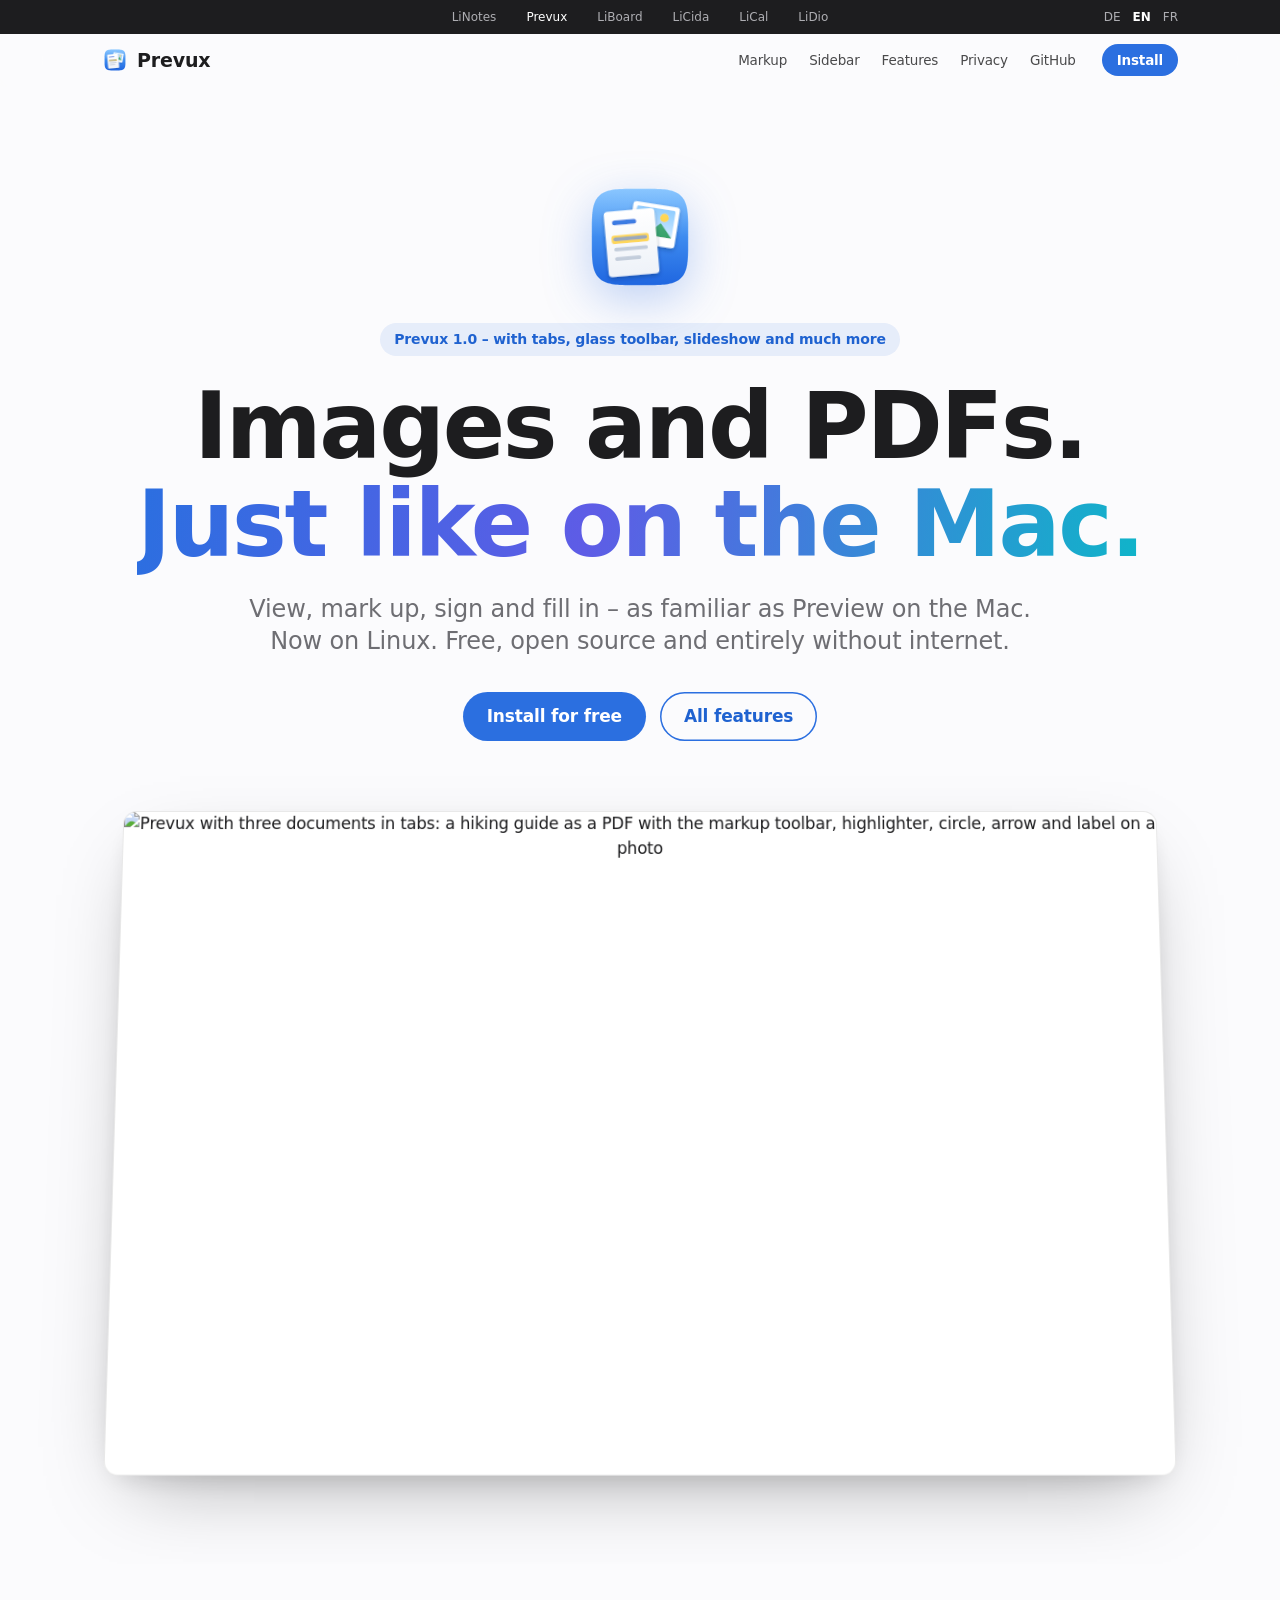
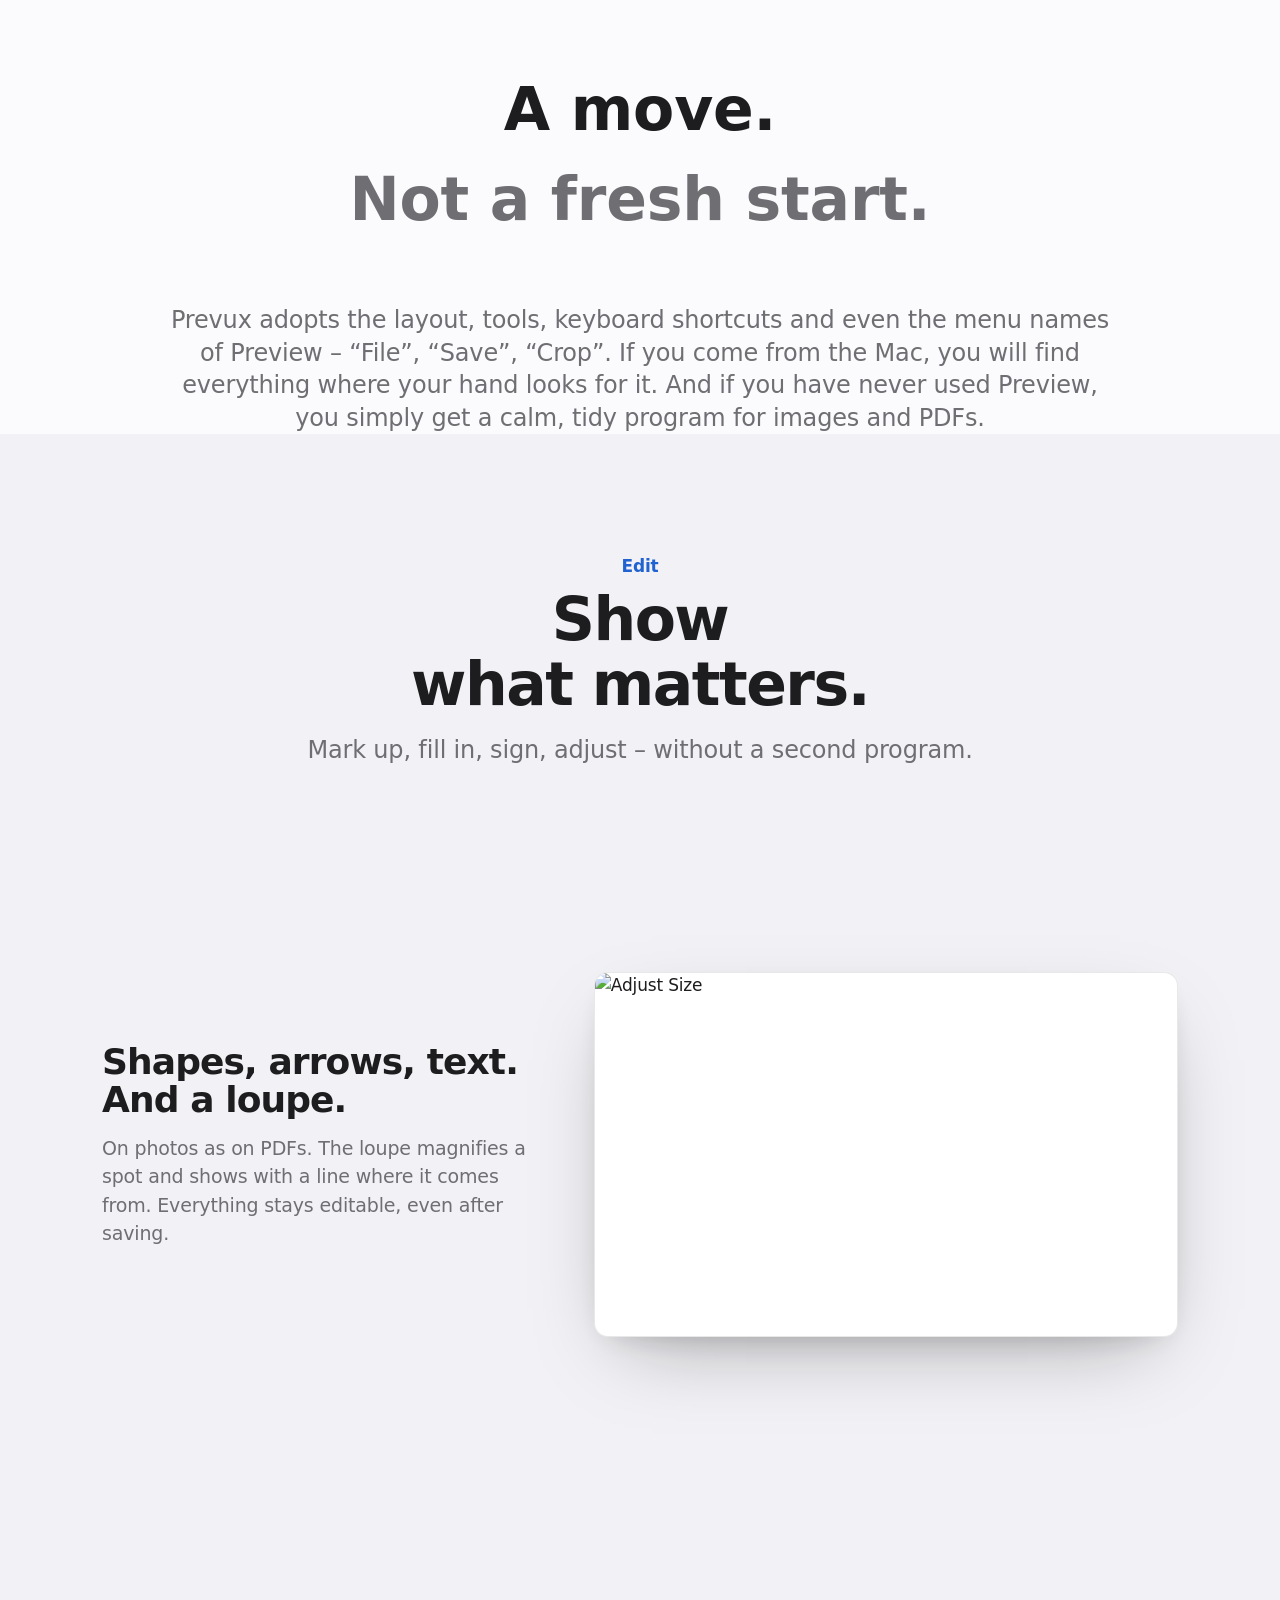
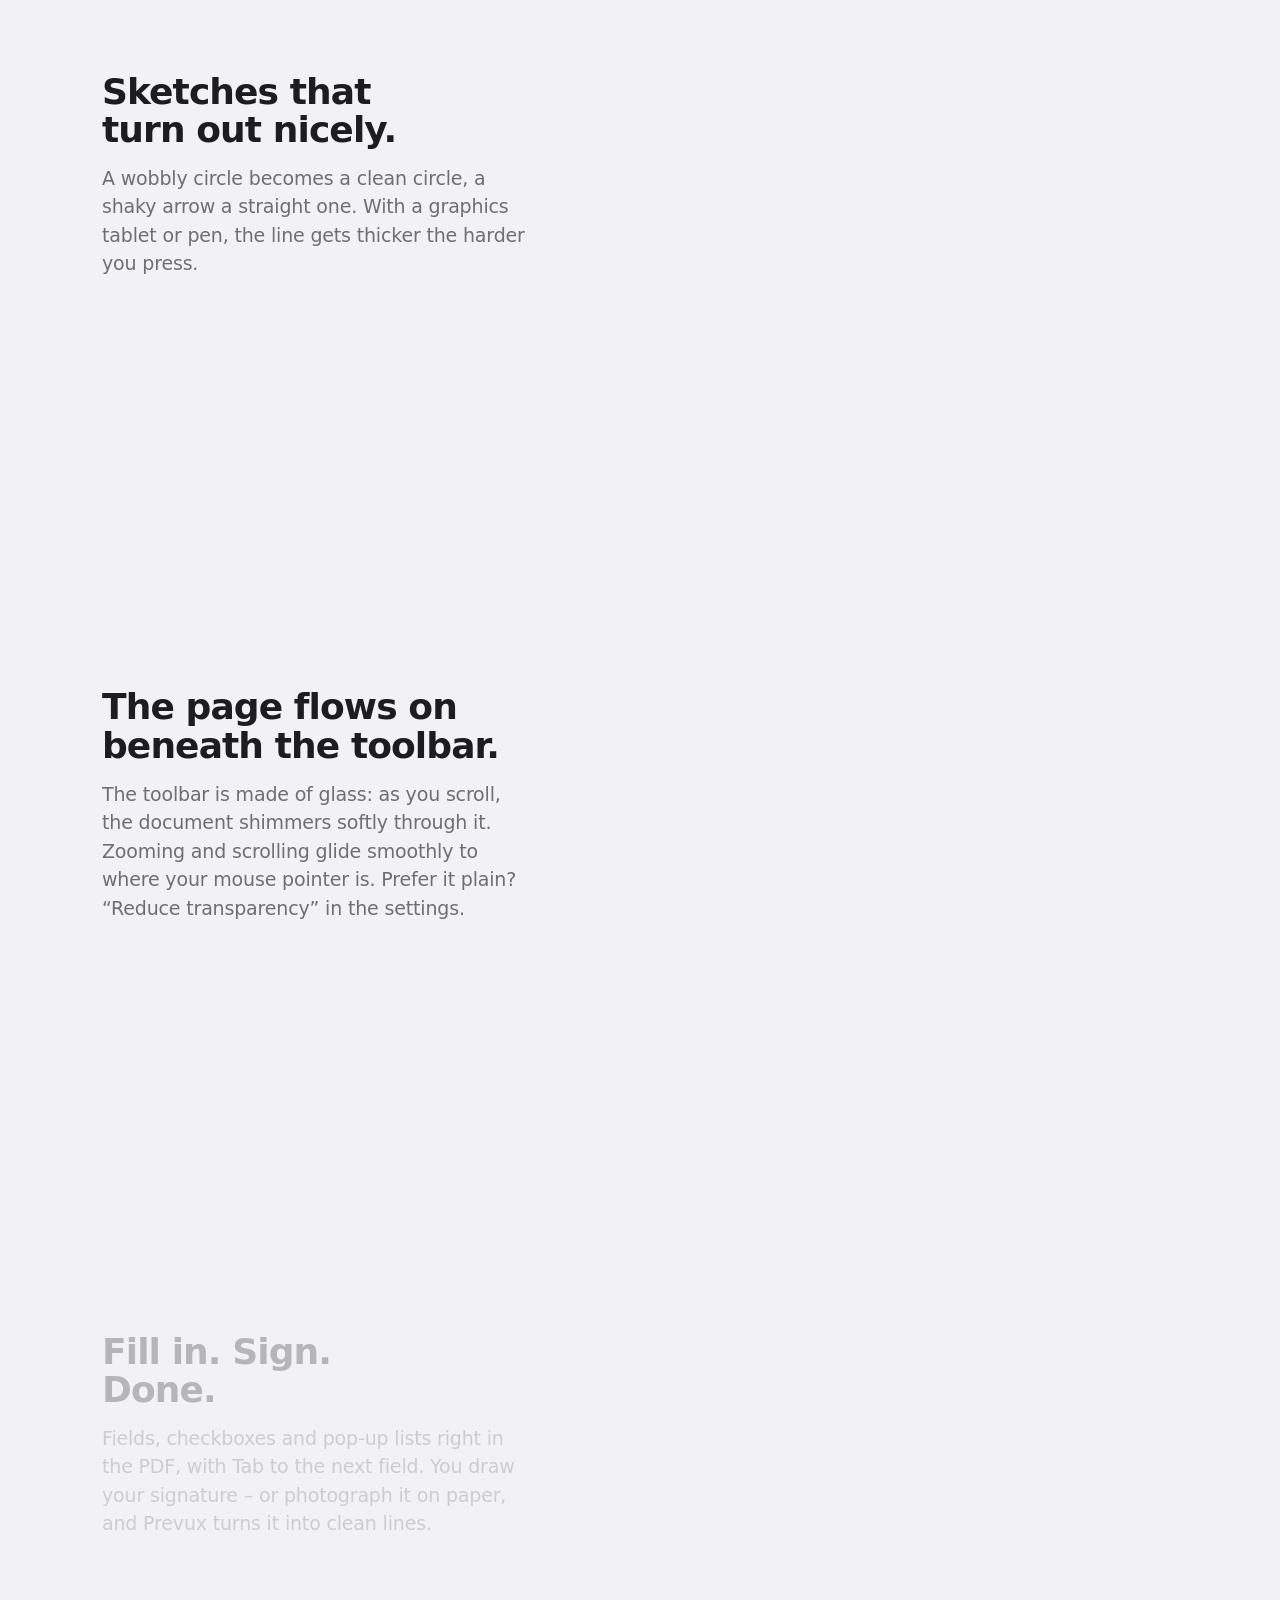
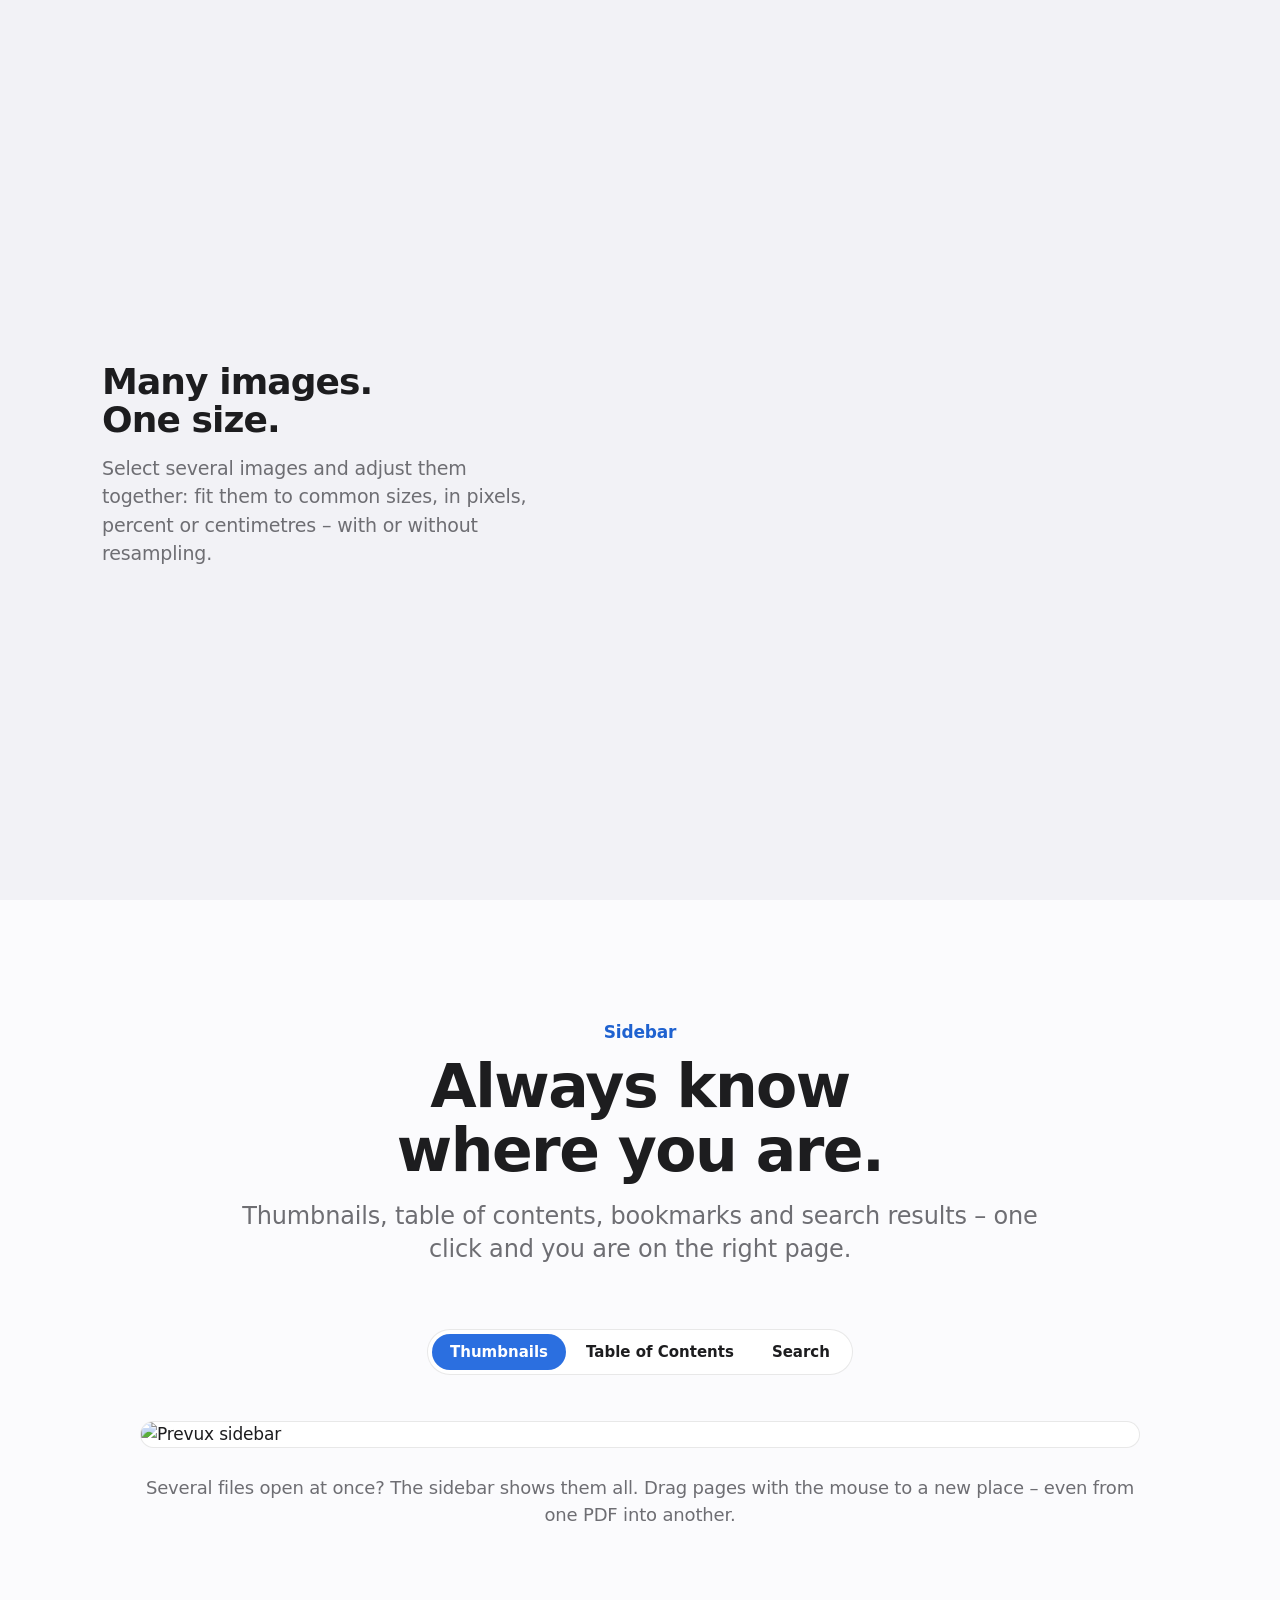
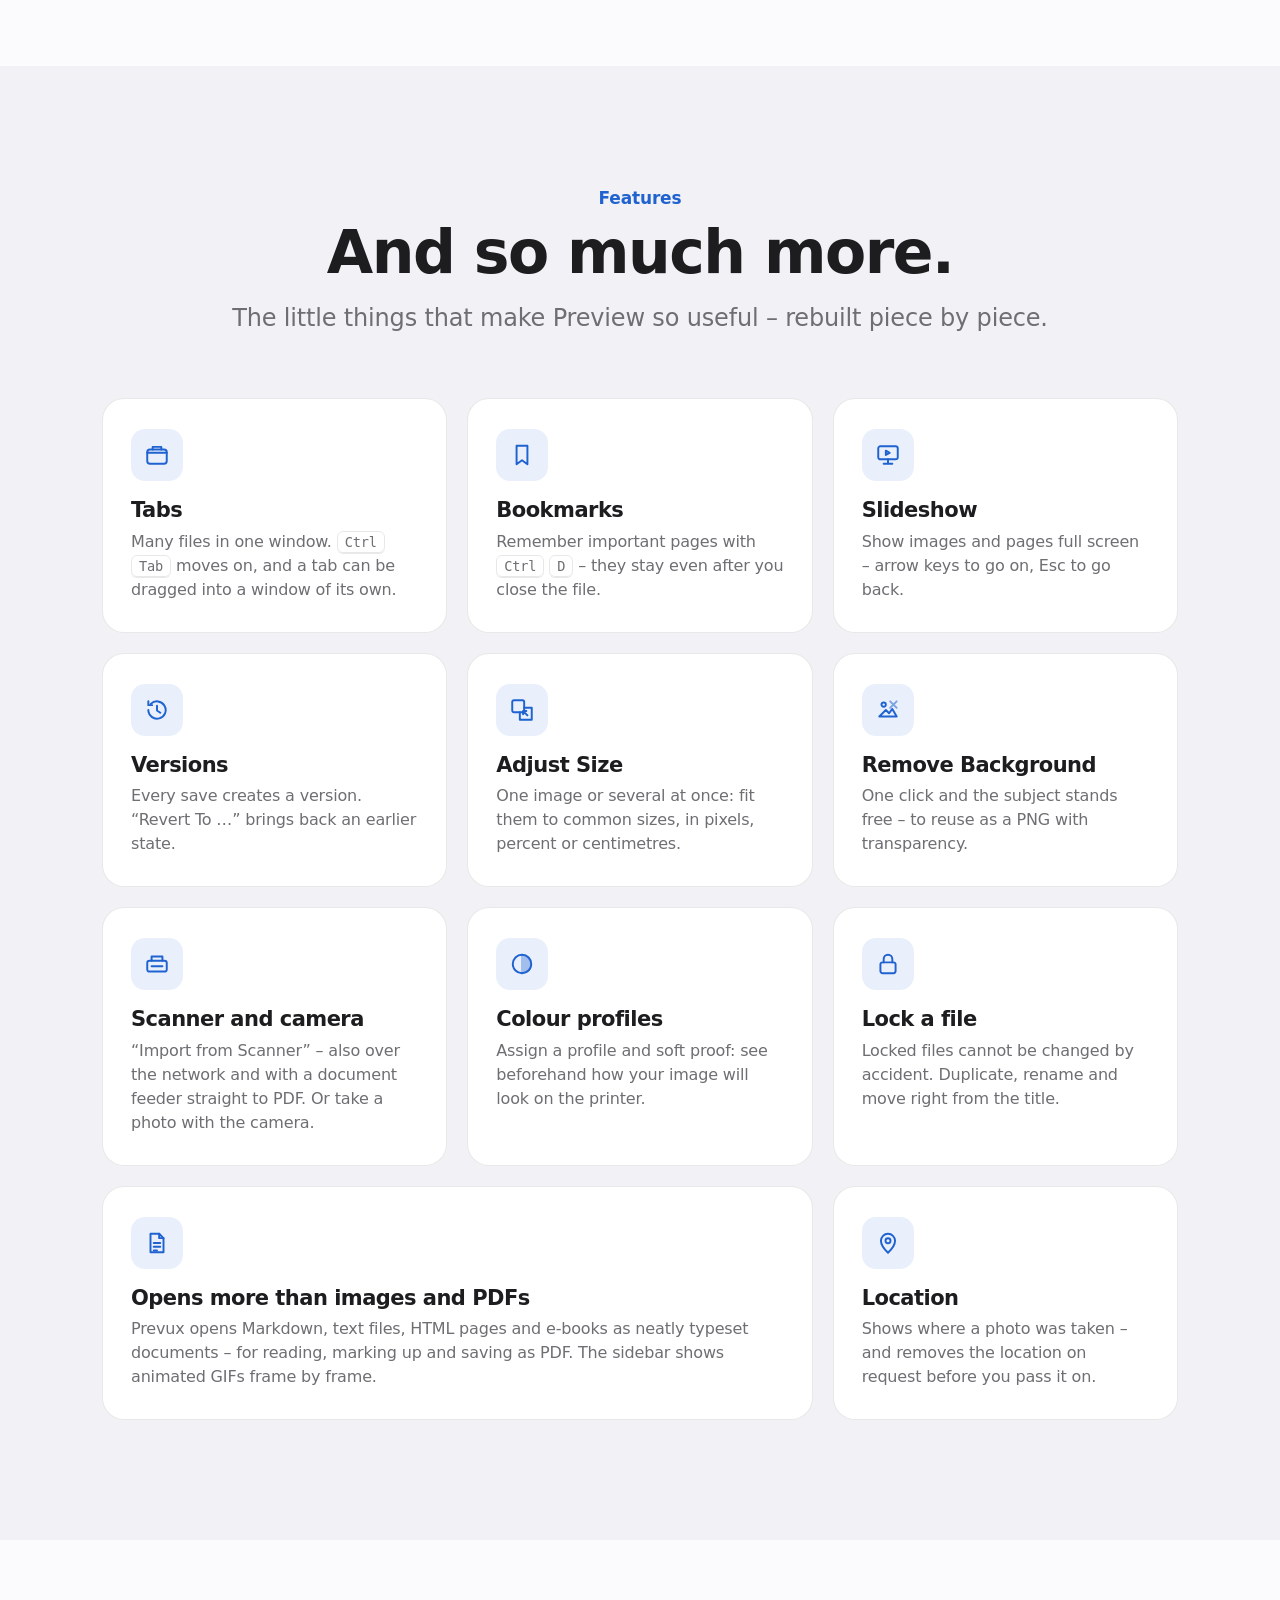
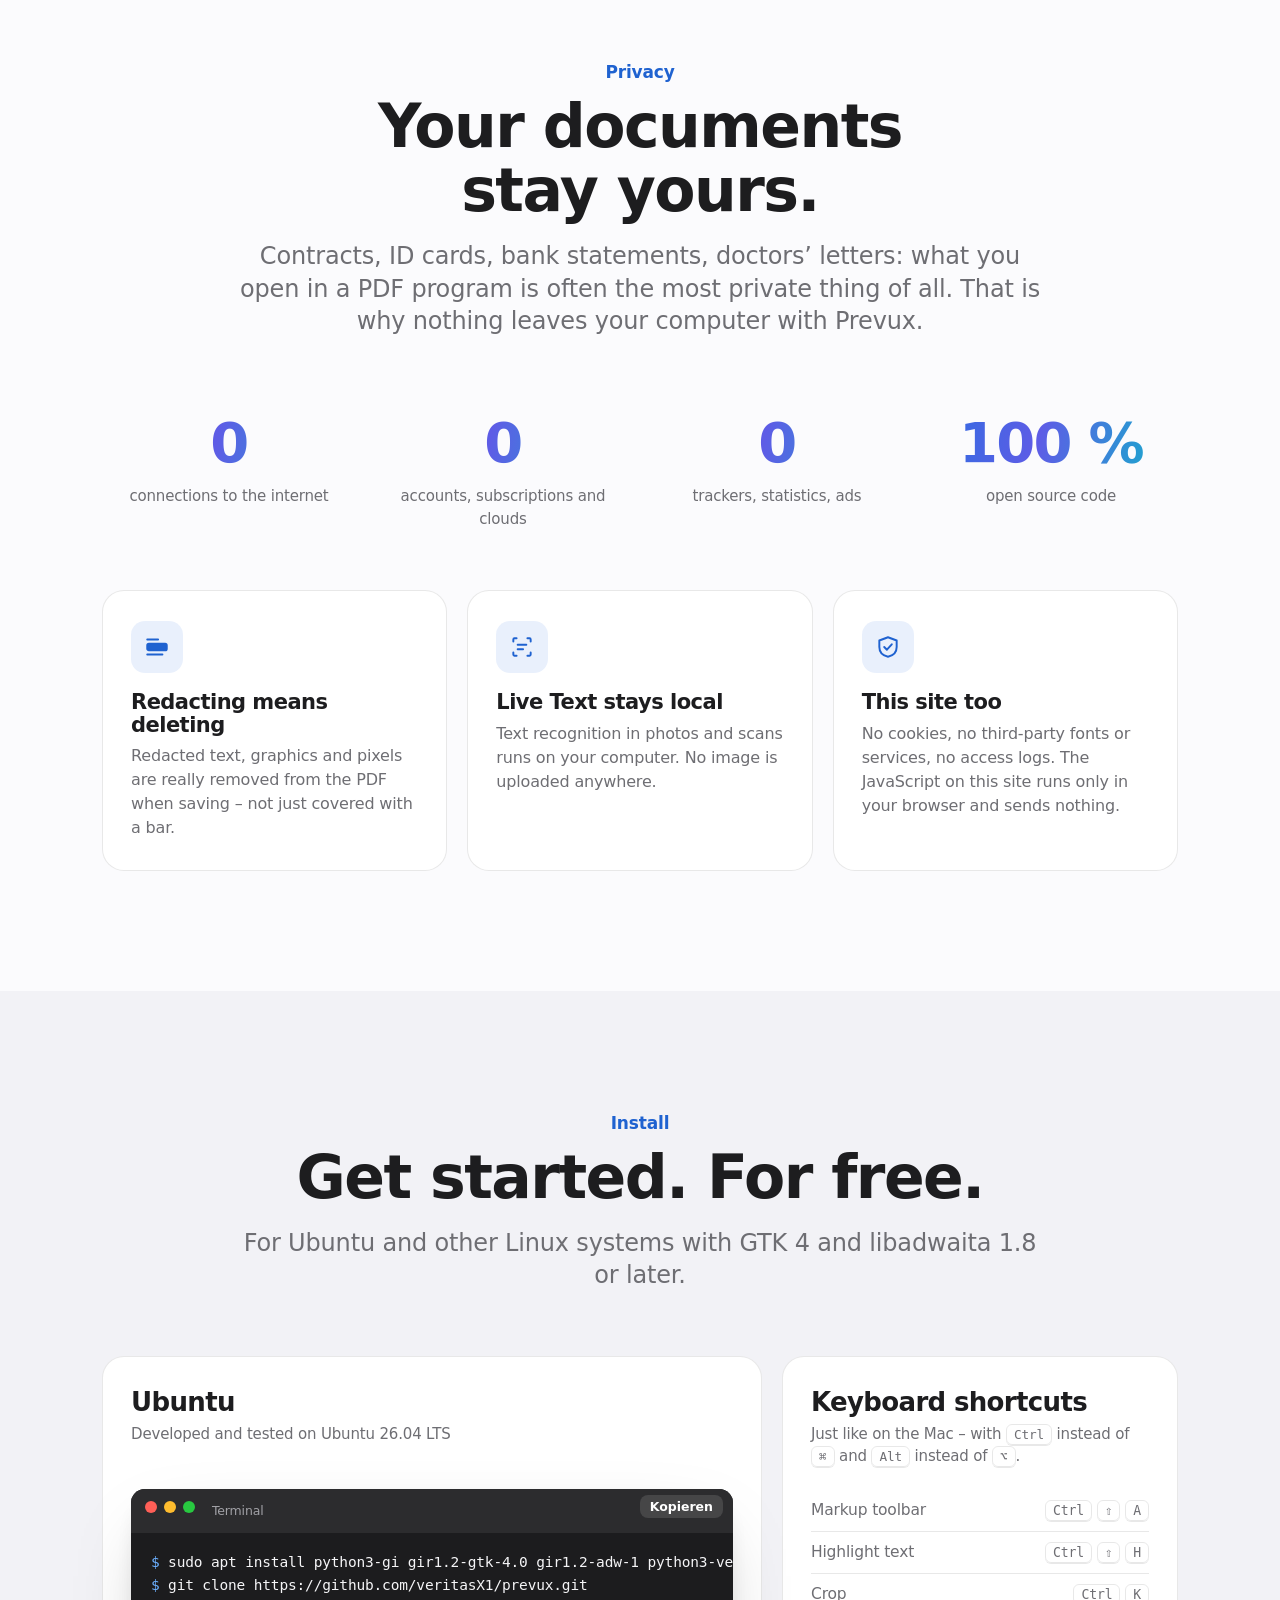
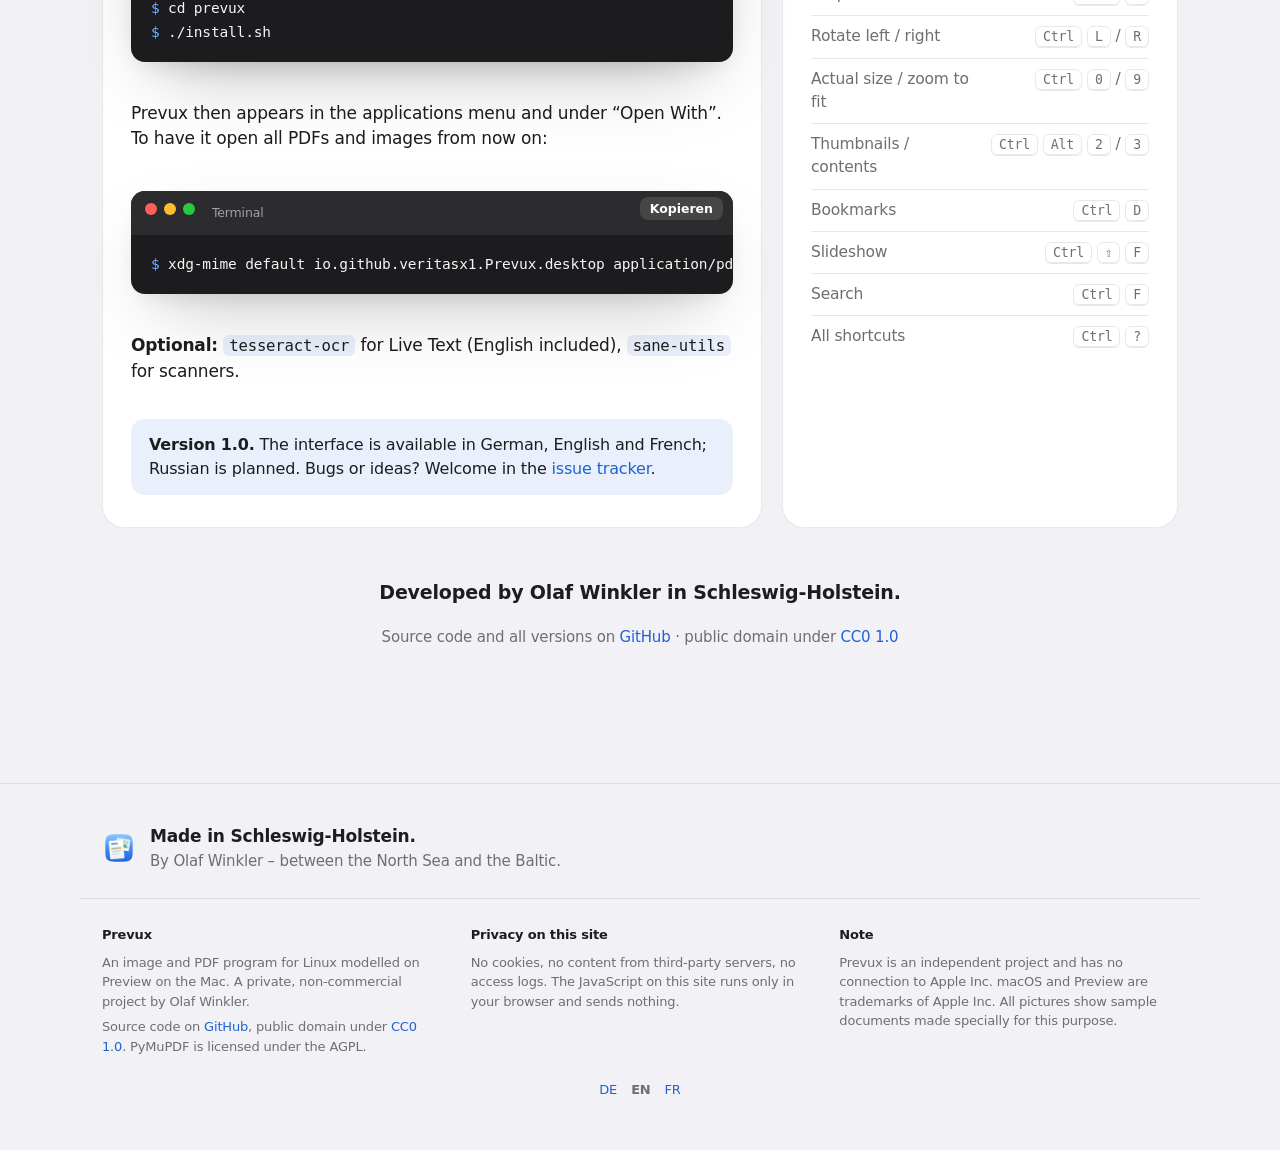
==== homepage/en/index.html @ a3e3ed1b "Webseite auf Englisch und Französisch: en/ und fr/ aus Katalog homepage/locale (Werkzeug ~/Projekte/" ====
<!doctype html>
<html lang="en">
<head>
<meta charset="utf-8">
<meta name="viewport" content="width=device-width, initial-scale=1, viewport-fit=cover">
<title>Prevux – Images and PDFs the way you know them from the Mac</title>
<meta name="description" content="Prevux is an image and PDF program for Linux modelled on Preview on the Mac: view, mark up, sign, fill in. Open source, without an account and entirely without an internet connection.">
<link rel="icon" href="../prevux.svg" type="image/svg+xml">
<link rel="stylesheet" href="../site.css">
<!--lang--><link rel="alternate" hreflang="de" href="https://lisoft.goip.de/prevux/"><link rel="alternate" hreflang="en" href="https://lisoft.goip.de/prevux/en/"><link rel="alternate" hreflang="fr" href="https://lisoft.goip.de/prevux/fr/">
<style>
.apps .wrap { position: relative; }
.lang-switch { position: absolute; right: 22px; display: flex; gap: 12px; }
.lang-switch a[aria-current], .lang-foot a[aria-current] { color: #fff; opacity: 1; font-weight: 600; }
.lang-foot { display: flex; gap: 14px; justify-content: center; padding-top: 18px; font-size: 13px; }
.lang-foot a[aria-current] { color: inherit; }
@media (max-width: 900px) { .lang-switch { display: none; } }
</style><!--/lang-->
</head>
<body>

<div class="apps">
  <div class="wrap">
    <a href="https://lisoft.goip.de/linotes/en/">LiNotes</a>
    <a href="https://lisoft.goip.de/prevux/en/" aria-current="page">Prevux</a>
    <a href="https://lisoft.goip.de/liboard/en/">LiBoard</a>
    <a href="https://lisoft.goip.de/licida/en/">LiCida</a>
    <a href="https://lisoft.goip.de/lical/en/">LiCal</a>
    <a href="https://lisoft.goip.de/lidio/en/">LiDio</a>
  <!--lang--><span class="lang-switch"><a href="../" hreflang="de" lang="de">DE</a><a href="./" hreflang="en" lang="en" aria-current="true">EN</a><a href="../fr/" hreflang="fr" lang="fr">FR</a></span><!--/lang-->
  </div>
</div>

<header class="nav">
  <div class="wrap">
    <a class="brand" href="#"><img src="../prevux.svg" alt="">Prevux</a>
    <nav class="links">
      <a href="#markieren">Markup</a>
      <a href="#seitenleiste">Sidebar</a>
      <a href="#neu">Features</a>
      <a href="#datenschutz">Privacy</a>
      <a href="https://github.com/veritasX1/prevux">GitHub</a>
    </nav>
    <a class="btn small cta" href="#installieren">Install</a>
  </div>
</header>

<main>

<!-- HERO -->
<section class="hero">
  <div class="wrap">
    <img class="app-icon" src="../prevux.svg" alt="Prevux icon" width="120" height="120">
    <span class="badge reveal">Prevux 1.0 – with tabs, glass toolbar, slideshow and much more</span>
    <h1 class="display reveal d1">Images and PDFs.<br><span class="gradient-text">Just like on the Mac.</span></h1>
    <p class="lead reveal d2">View, mark up, sign and fill in – as familiar as Preview on the Mac.<br>Now on Linux. Free, open source and entirely without internet.</p>
    <div class="actions reveal d3">
      <a class="btn" href="#installieren">Install for free</a>
      <a class="btn ghost" href="#neu">All features</a>
    </div>
    <div class="hero-stage reveal">
      <div class="window">
        <img class="zoomable" src="../img/hero.webp" data-light="img/hero.webp" data-dark="img/hero-dark.webp" width="1280" height="800" alt="Prevux with three documents in tabs: a hiking guide as a PDF with the markup toolbar, highlighter, circle, arrow and label on a photo">
      </div>
    </div>
  </div>
</section>

<section class="wrap center" style="padding-top: 40px; max-width: 1000px">
  <p class="headline reveal">A move.<br><span style="color: var(--muted)">Not a fresh start.</span></p>
  <p class="lead reveal d1">Prevux adopts the layout, tools, keyboard shortcuts and even the menu names of Preview – “File”, “Save”, “Crop”. If you come from the Mac, you will find everything where your hand looks for it. And if you have never used Preview, you simply get a calm, tidy program for images and PDFs.</p>
</section>

<!-- STORY -->
<section id="markieren" class="alt">
  <div class="wrap">
    <div class="section-head reveal">
      <p class="eyebrow">Edit</p>
      <h2 class="headline">Show<br>what matters.</h2>
      <p class="lead">Mark up, fill in, sign, adjust – without a second program.</p>
    </div>
    <div class="story">
      <div class="steps">
        <div class="step">
          <h3>Shapes, arrows, text.<br>And a loupe.</h3>
          <p>On photos as on PDFs. The loupe magnifies a spot and shows with a line where it comes from. Everything stays editable, even after saving.</p>
          <div class="mobile-shot window"><img src="../img/image.webp" data-light="img/image.webp" data-dark="img/image-dark.webp" alt="Photo with circle, arrow, label and loupe" loading="lazy"></div>
        </div>
        <div class="step">
          <h3>Sketches that<br>turn out nicely.</h3>
          <p>A wobbly circle becomes a clean circle, a shaky arrow a straight one. With a graphics tablet or pen, the line gets thicker the harder you press.</p>
          <div class="mobile-shot window"><img src="../img/hero.webp" data-light="img/hero.webp" data-dark="img/hero-dark.webp" alt="PDF with highlighter, circle and arrow" loading="lazy"></div>
        </div>
        <div class="step">
          <h3>The page flows on<br>beneath the toolbar.</h3>
          <p>The toolbar is made of glass: as you scroll, the document shimmers softly through it. Zooming and scrolling glide smoothly to where your mouse pointer is. Prefer it plain? “Reduce transparency” in the settings.</p>
          <div class="mobile-shot window"><img src="../img/glass.webp" data-light="img/glass.webp" data-dark="img/glass-dark.webp" alt="A photo scrolls beneath the semi-transparent toolbar" loading="lazy"></div>
        </div>
        <div class="step" id="formulare">
          <h3>Fill in. Sign.<br>Done.</h3>
          <p>Fields, checkboxes and pop-up lists right in the PDF, with Tab to the next field. You draw your signature – or photograph it on paper, and Prevux turns it into clean lines.</p>
          <div class="mobile-shot window"><img src="../img/forms.webp" data-light="img/forms.webp" data-dark="img/forms-dark.webp" alt="Filled-in form with signature" loading="lazy"></div>
        </div>
        <div class="step">
          <h3>Many images.<br>One size.</h3>
          <p>Select several images and adjust them together: fit them to common sizes, in pixels, percent or centimetres – with or without resampling.</p>
          <div class="mobile-shot window"><img src="../img/resize.webp" data-light="img/resize.webp" data-dark="img/resize-dark.webp" alt="Adjust Size for three images at once" loading="lazy"></div>
        </div>
      </div>
      <div class="stage">
        <div class="frames">
          <div class="window"><img class="zoomable" src="../img/image.webp" data-light="img/image.webp" data-dark="img/image-dark.webp" alt="Photo with circle, arrow, label and loupe" loading="lazy"></div>
          <div class="window"><img class="zoomable" src="../img/hero.webp" data-light="img/hero.webp" data-dark="img/hero-dark.webp" alt="PDF with highlighter, circle and arrow" loading="lazy"></div>
          <div class="window"><img class="zoomable" src="../img/glass.webp" data-light="img/glass.webp" data-dark="img/glass-dark.webp" alt="Glass toolbar" loading="lazy"></div>
          <div class="window"><img class="zoomable" src="../img/forms.webp" data-light="img/forms.webp" data-dark="img/forms-dark.webp" alt="Filled-in form with signature" loading="lazy"></div>
          <div class="window"><img class="zoomable" src="../img/resize.webp" data-light="img/resize.webp" data-dark="img/resize-dark.webp" alt="Adjust Size" loading="lazy"></div>
        </div>
      </div>
    </div>
  </div>
</section>

<!-- SIDEBAR SWITCHER -->
<section id="seitenleiste">
  <div class="wrap">
    <div class="section-head reveal">
      <p class="eyebrow">Sidebar</p>
      <h2 class="headline">Always know<br>where you are.</h2>
      <p class="lead">Thumbnails, table of contents, bookmarks and search results – one click and you are on the right page.</p>
    </div>
    <div class="center reveal">
      <div class="segmented" data-showcase="#side-showcase">
        <button class="on" data-win="img/hero.webp|img/hero-dark.webp" data-caption="Mehrere Dateien auf einmal geöffnet? Die Seitenleiste zeigt sie alle. Seiten ziehst du per Maus an eine neue Stelle – sogar von einem PDF ins andere.">Thumbnails</button>
        <button data-win="img/contents.webp|img/contents-dark.webp" data-caption="Das Inhaltsverzeichnis des PDFs, mit Seitenzahlen. Lange Handbücher werden so übersichtlich.">Table of Contents</button>
        <button data-win="img/search.webp|img/search-dark.webp" data-caption="Jeder Treffer mit dem Satz drumherum. Dank Live Text auch in Fotos und eingescannten Seiten – erkannt auf deinem Rechner.">Search</button>
      </div>
    </div>
    <div class="showcase duo-wrap reveal" id="side-showcase">
      <div class="window"><img class="zoomable" data-slot="win" src="../img/hero.webp" data-light="img/hero.webp" data-dark="img/hero-dark.webp" alt="Prevux sidebar" loading="lazy"></div>
      <p class="caption" data-slot="caption">Several files open at once? The sidebar shows them all. Drag pages with the mouse to a new place – even from one PDF into another.</p>
    </div>
  </div>
</section>

<!-- TILES -->
<section id="neu" class="alt">
  <div class="wrap">
    <div class="section-head reveal">
      <p class="eyebrow">Features</p>
      <h2 class="headline">And so much more.</h2>
      <p class="lead">The little things that make Preview so useful – rebuilt piece by piece.</p>
    </div>
    <div class="tiles">
      <div class="tile reveal"><div class="icon"><svg viewBox="0 0 24 24" fill="none" stroke="currentColor" stroke-width="1.8" stroke-linecap="round" stroke-linejoin="round"><rect x="3" y="7" width="18" height="13" rx="2.5"/><path d="M3 10h18M8 7V4.5h8V7"/></svg></div><h3>Tabs</h3><p>Many files in one window. <kbd>Ctrl</kbd> <kbd>Tab</kbd> moves on, and a tab can be dragged into a window of its own.</p></div>
      <div class="tile reveal d1"><div class="icon"><svg viewBox="0 0 24 24" fill="none" stroke="currentColor" stroke-width="1.8" stroke-linecap="round" stroke-linejoin="round"><path d="M7 3.5h10v17l-5-3.6-5 3.6z"/></svg></div><h3>Bookmarks</h3><p>Remember important pages with <kbd>Ctrl</kbd> <kbd>D</kbd> – they stay even after you close the file.</p></div>
      <div class="tile reveal d2"><div class="icon"><svg viewBox="0 0 24 24" fill="none" stroke="currentColor" stroke-width="1.8" stroke-linecap="round" stroke-linejoin="round"><rect x="3" y="4" width="18" height="12" rx="2"/><path d="M10 8v4l3.5-2zM8 20h8M12 16v4"/></svg></div><h3>Slideshow</h3><p>Show images and pages full screen – arrow keys to go on, Esc to go back.</p></div>
      <div class="tile reveal"><div class="icon"><svg viewBox="0 0 24 24" fill="none" stroke="currentColor" stroke-width="1.8" stroke-linecap="round" stroke-linejoin="round"><path d="M4 12a8 8 0 1 0 2.3-5.6"/><path d="M4 4v3.5h3.5M12 8v4.5l3 2"/></svg></div><h3>Versions</h3><p>Every save creates a version. “Revert To …” brings back an earlier state.</p></div>
      <div class="tile reveal d1"><div class="icon"><svg viewBox="0 0 24 24" fill="none" stroke="currentColor" stroke-width="1.8" stroke-linecap="round" stroke-linejoin="round"><rect x="3" y="3" width="11" height="11" rx="1.5"/><path d="M14 10h7v11H10v-7M17 17l-4-4M13 16v-3h3"/></svg></div><h3>Adjust Size</h3><p>One image or several at once: fit them to common sizes, in pixels, percent or centimetres.</p></div>
      <div class="tile reveal d2"><div class="icon"><svg viewBox="0 0 24 24" fill="none" stroke="currentColor" stroke-width="1.8" stroke-linecap="round" stroke-linejoin="round"><path d="M4 18l6-6 3 3 3-4 4 7z"/><circle cx="8" cy="7" r="2"/><path d="M14 4l6 6M20 4l-6 6" opacity=".55"/></svg></div><h3>Remove Background</h3><p>One click and the subject stands free – to reuse as a PNG with transparency.</p></div>
      <div class="tile reveal"><div class="icon"><svg viewBox="0 0 24 24" fill="none" stroke="currentColor" stroke-width="1.8" stroke-linecap="round" stroke-linejoin="round"><rect x="3" y="9" width="18" height="10" rx="2"/><path d="M7 9V5h10v4M7 14h10"/></svg></div><h3>Scanner and camera</h3><p>“Import from Scanner” – also over the network and with a document feeder straight to PDF. Or take a photo with the camera.</p></div>
      <div class="tile reveal d1"><div class="icon"><svg viewBox="0 0 24 24" fill="none" stroke="currentColor" stroke-width="1.8" stroke-linecap="round" stroke-linejoin="round"><circle cx="12" cy="12" r="8.5"/><path d="M12 3.5a8.5 8.5 0 0 1 0 17z" fill="currentColor" opacity=".35"/></svg></div><h3>Colour profiles</h3><p>Assign a profile and soft proof: see beforehand how your image will look on the printer.</p></div>
      <div class="tile reveal d2"><div class="icon"><svg viewBox="0 0 24 24" fill="none" stroke="currentColor" stroke-width="1.8" stroke-linecap="round" stroke-linejoin="round"><rect x="5" y="10.5" width="14" height="10" rx="2"/><path d="M8 10.5V7.5a4 4 0 0 1 8 0v3"/></svg></div><h3>Lock a file</h3><p>Locked files cannot be changed by accident. Duplicate, rename and move right from the title.</p></div>
      <div class="tile reveal wide"><div class="icon"><svg viewBox="0 0 24 24" fill="none" stroke="currentColor" stroke-width="1.8" stroke-linecap="round" stroke-linejoin="round"><path d="M6 3.5h8l4 4v13H6z"/><path d="M14 3.5v4h4M9 12h6M9 15.5h6M9 19h3"/></svg></div><h3>Opens more than images and PDFs</h3><p>Prevux opens Markdown, text files, HTML pages and e-books as neatly typeset documents – for reading, marking up and saving as PDF. The sidebar shows animated GIFs frame by frame.</p></div>
      <div class="tile reveal d1"><div class="icon"><svg viewBox="0 0 24 24" fill="none" stroke="currentColor" stroke-width="1.8" stroke-linecap="round" stroke-linejoin="round"><path d="M12 21s-6.5-6-6.5-11a6.5 6.5 0 0 1 13 0c0 5-6.5 11-6.5 11z"/><circle cx="12" cy="10" r="2.3"/></svg></div><h3>Location</h3><p>Shows where a photo was taken – and removes the location on request before you pass it on.</p></div>
    </div>
  </div>
</section>

<!-- PRIVACY -->
<section id="datenschutz">
  <div class="wrap">
    <div class="section-head reveal">
      <p class="eyebrow">Privacy</p>
      <h2 class="headline">Your documents<br>stay yours.</h2>
      <p class="lead">Contracts, ID cards, bank statements, doctors’ letters: what you open in a PDF program is often the most private thing of all. That is why nothing leaves your computer with Prevux.</p>
    </div>
    <div class="facts">
      <div class="reveal"><div class="num gradient-text">0</div><div class="lbl">connections to the internet</div></div>
      <div class="reveal d1"><div class="num gradient-text">0</div><div class="lbl">accounts, subscriptions and clouds</div></div>
      <div class="reveal d2"><div class="num gradient-text">0</div><div class="lbl">trackers, statistics, ads</div></div>
      <div class="reveal d3"><div class="num gradient-text">100 %</div><div class="lbl">open source code</div></div>
    </div>
    <div class="tiles" style="margin-top: 60px">
      <div class="tile reveal d2"><div class="icon"><svg viewBox="0 0 24 24" fill="none" stroke="currentColor" stroke-width="1.8" stroke-linecap="round"><rect x="3" y="9" width="18" height="6" rx="1.5" fill="currentColor"/><path d="M3 5h10M3 19h14"/></svg></div><h3>Redacting means deleting</h3><p>Redacted text, graphics and pixels are really removed from the PDF when saving – not just covered with a bar.</p></div>
      <div class="tile reveal"><div class="icon"><svg viewBox="0 0 24 24" fill="none" stroke="currentColor" stroke-width="1.8" stroke-linecap="round" stroke-linejoin="round"><path d="M4 7V5a1 1 0 0 1 1-1h2M17 4h2a1 1 0 0 1 1 1v2M20 17v2a1 1 0 0 1-1 1h-2M7 20H5a1 1 0 0 1-1-1v-2M8 10h8M8 14h5"/></svg></div><h3>Live Text stays local</h3><p>Text recognition in photos and scans runs on your computer. No image is uploaded anywhere.</p></div>
      <div class="tile reveal d1"><div class="icon"><svg viewBox="0 0 24 24" fill="none" stroke="currentColor" stroke-width="1.8" stroke-linecap="round" stroke-linejoin="round"><path d="M12 3l8 3v6c0 5-3.5 8-8 9-4.5-1-8-4-8-9V6z"/><path d="M8.5 12l2.5 2.5 4.5-5"/></svg></div><h3>This site too</h3><p>No cookies, no third-party fonts or services, no access logs. The JavaScript on this site runs only in your browser and sends nothing.</p></div>
    </div>
  </div>
</section>

<!-- INSTALL -->
<section id="installieren" class="alt">
  <div class="wrap">
    <div class="section-head reveal">
      <p class="eyebrow">Install</p>
      <h2 class="headline">Get started. For free.</h2>
      <p class="lead">For Ubuntu and other Linux systems with GTK 4 and libadwaita 1.8 or later.</p>
    </div>
    <div class="install">
      <div class="download reveal">
        <h3>Ubuntu</h3>
        <div class="meta">Developed and tested on Ubuntu 26.04 LTS</div>
        <div class="terminal" data-copy="sudo apt install python3-gi gir1.2-gtk-4.0 gir1.2-adw-1 python3-venv git
git clone https://github.com/veritasX1/prevux.git
cd prevux
./install.sh"><div class="bar"><i></i><i></i><i></i><span>Terminal</span></div><pre><span class="p">$</span> sudo apt install python3-gi gir1.2-gtk-4.0 gir1.2-adw-1 python3-venv git
<span class="p">$</span> git clone https://github.com/veritasX1/prevux.git
<span class="p">$</span> cd prevux
<span class="p">$</span> ./install.sh</pre></div>
        <p>Prevux then appears in the applications menu and under “Open With”. To have it open all PDFs and images from now on:</p>
        <div class="terminal" data-copy="xdg-mime default io.github.veritasx1.Prevux.desktop application/pdf image/png image/jpeg image/webp image/tiff image/gif image/bmp"><div class="bar"><i></i><i></i><i></i><span>Terminal</span></div><pre><span class="p">$</span> xdg-mime default io.github.veritasx1.Prevux.desktop application/pdf image/png image/jpeg image/webp image/tiff image/gif image/bmp</pre></div>
        <p><b>Optional:</b> <code class="inline">tesseract-ocr</code> for Live Text (English included), <code class="inline">sane-utils</code> for scanners.</p>
        <p class="note"><b>Version 1.0.</b> The interface is available in German, English and French; Russian is planned. Bugs or ideas? Welcome in the <a href="https://github.com/veritasX1/prevux/issues">issue tracker</a>.</p>
      </div>
      <div class="download reveal d1">
        <h3>Keyboard shortcuts</h3>
        <div class="meta">Just like on the Mac – with <kbd>Ctrl</kbd> instead of <kbd>⌘</kbd> and <kbd>Alt</kbd> instead of <kbd>⌥</kbd>.</div>
        <table class="keys">
          <tr><td>Markup toolbar</td><td><kbd>Ctrl</kbd> <kbd>⇧</kbd> <kbd>A</kbd></td></tr>
          <tr><td>Highlight text</td><td><kbd>Ctrl</kbd> <kbd>⇧</kbd> <kbd>H</kbd></td></tr>
          <tr><td>Crop</td><td><kbd>Ctrl</kbd> <kbd>K</kbd></td></tr>
          <tr><td>Rotate left / right</td><td><kbd>Ctrl</kbd> <kbd>L</kbd> / <kbd>R</kbd></td></tr>
          <tr><td>Actual size / zoom to fit</td><td><kbd>Ctrl</kbd> <kbd>0</kbd> / <kbd>9</kbd></td></tr>
          <tr><td>Thumbnails / contents</td><td><kbd>Ctrl</kbd> <kbd>Alt</kbd> <kbd>2</kbd> / <kbd>3</kbd></td></tr>
          <tr><td>Bookmarks</td><td><kbd>Ctrl</kbd> <kbd>D</kbd></td></tr>
          <tr><td>Slideshow</td><td><kbd>Ctrl</kbd> <kbd>⇧</kbd> <kbd>F</kbd></td></tr>
          <tr><td>Search</td><td><kbd>Ctrl</kbd> <kbd>F</kbd></td></tr>
          <tr><td>All shortcuts</td><td><kbd>Ctrl</kbd> <kbd>?</kbd></td></tr>
        </table>
      </div>
    </div>
    <p class="center reveal" style="margin-top: 50px; font-size: 19px; font-weight: 600">Developed by Olaf Winkler in Schleswig-Holstein.</p>
    <p class="center" style="margin-top: 10px; color: var(--muted); font-size: 15px">Source code and all versions on <a href="https://github.com/veritasX1/prevux">GitHub</a> · public domain under <a href="https://creativecommons.org/publicdomain/zero/1.0/deed.en">CC0 1.0</a></p>
  </div>
</section>

</main>

<footer>
  <div class="wrap made">
    <img src="../prevux.svg" alt="" width="34" height="34">
    <p><b>Made in Schleswig-Holstein.</b><br>By Olaf Winkler – between the North Sea and the Baltic.</p>
  </div>
  <div class="wrap cols">
    <div>
      <h4>Prevux</h4>
      <p>An image and PDF program for Linux modelled on Preview on the Mac. A private, non-commercial project by Olaf Winkler.</p>
      <p>Source code on <a href="https://github.com/veritasX1/prevux">GitHub</a>, public domain under <a href="https://creativecommons.org/publicdomain/zero/1.0/deed.en">CC0 1.0</a>. PyMuPDF is licensed under the AGPL.</p>
    </div>
    <div>
      <h4>Privacy on this site</h4>
      <p>No cookies, no content from third-party servers, no access logs. The JavaScript on this site runs only in your browser and sends nothing.</p>
    </div>
    <div>
      <h4>Note</h4>
      <p>Prevux is an independent project and has no connection to Apple Inc. macOS and Preview are trademarks of Apple Inc. All pictures show sample documents made specially for this purpose.</p>
    </div>
  </div>
<!--lang--><div class="wrap lang-foot"><a href="../" hreflang="de" lang="de">DE</a><a href="./" hreflang="en" lang="en" aria-current="true">EN</a><a href="../fr/" hreflang="fr" lang="fr">FR</a></div><!--/lang-->
</footer>

<script src="../site.js"></script>
</body>
</html>
---- homepage/site.css ----
/* Prevux – website. System fonts only, nothing loaded from other servers. */
:root {
  --bg: #fbfbfd;
  --bg-alt: #f2f2f6;
  --card: #ffffff;
  --text: #1d1d1f;
  --muted: #6e6e73;
  --line: rgba(0, 0, 0, 0.09);
  --accent: #2b6fe0;
  --accent-text: #1f62d0;
  --accent-soft: rgba(43, 111, 224, 0.1);
  --on-accent: #ffffff;
  --shadow: 0 30px 80px -30px rgba(0, 0, 0, 0.35), 0 10px 30px -15px rgba(0, 0, 0, 0.2);
  --radius: 22px;
  --nav: rgba(251, 251, 253, 0.72);
  --font: -apple-system, BlinkMacSystemFont, "SF Pro Display", "Segoe UI", Ubuntu, Cantarell, "Noto Sans", system-ui, sans-serif;
  --mono: ui-monospace, "SF Mono", "Ubuntu Mono", "DejaVu Sans Mono", Menlo, monospace;
  color-scheme: light;
}
@media (prefers-color-scheme: dark) {
  :root {
    --bg: #000000;
    --bg-alt: #101012;
    --card: #1c1c1e;
    --text: #f5f5f7;
    --muted: #a1a1a6;
    --line: rgba(255, 255, 255, 0.12);
    --accent: #3d8bff;
    --accent-text: #6cb0ff;
    --accent-soft: rgba(90, 169, 255, 0.15);
    --shadow: 0 30px 80px -30px rgba(0, 0, 0, 0.9), 0 10px 30px -15px rgba(0, 0, 0, 0.6);
    --nav: rgba(16, 16, 18, 0.72);
    color-scheme: dark;
  }
}

* { box-sizing: border-box; }
html { scroll-behavior: smooth; scroll-padding-top: 64px; }
body {
  margin: 0;
  background: var(--bg);
  color: var(--text);
  font: 17px/1.5 var(--font);
  letter-spacing: -0.01em;
  -webkit-font-smoothing: antialiased;
  overflow-x: hidden;
}
img { max-width: 100%; height: auto; display: block; }
a { color: var(--accent-text); text-decoration: none; }
a:hover { text-decoration: underline; }
code, pre, kbd { font-family: var(--mono); }
.wrap { max-width: 1120px; margin: 0 auto; padding: 0 22px; }
.narrow { max-width: 760px; margin: 0 auto; padding: 0 22px; }
.center { text-align: center; }

/* --- app strip (same on every app page) --- */
.apps { background: #1d1d1f; font-size: 12px; letter-spacing: 0; }
.apps .wrap { display: flex; justify-content: center; gap: 30px; height: 34px; align-items: center; }
.apps a { color: #d2d2d7; opacity: 0.8; }
.apps a:hover { opacity: 1; text-decoration: none; color: #fff; }
.apps a[aria-current] { color: #fff; opacity: 1; }

/* --- navigation --- */
.nav {
  position: sticky; top: 0; z-index: 50;
  background: var(--nav);
  backdrop-filter: saturate(180%) blur(20px);
  -webkit-backdrop-filter: saturate(180%) blur(20px);
  border-bottom: 1px solid transparent;
  transition: border-color 0.3s;
}
.nav.scrolled { border-bottom-color: var(--line); }
.nav .wrap { display: flex; align-items: center; gap: 26px; height: 52px; }
.nav .brand { display: flex; align-items: center; gap: 9px; font-weight: 600; color: var(--text); font-size: 19px; }
.nav .brand img { width: 26px; height: 26px; }
.nav .links { display: flex; gap: 22px; margin-left: auto; font-size: 13.5px; }
.nav .links a { color: var(--text); opacity: 0.8; }
.nav .links a:hover, .nav .links a.active { opacity: 1; text-decoration: none; color: var(--accent-text); }
.nav .cta { font-size: 13.5px; }
@media (max-width: 760px) { .nav .links { display: none; } .nav .cta { margin-left: auto; } }

/* --- buttons --- */
.btn {
  display: inline-flex; align-items: center; gap: 8px;
  padding: 12px 24px; border-radius: 980px;
  background: var(--accent); color: var(--on-accent); font-weight: 600; font-size: 17px;
  transition: transform 0.2s, filter 0.2s;
}
.btn:hover { text-decoration: none; filter: brightness(1.06); transform: translateY(-1px); }
.btn.small { padding: 6px 15px; font-size: 13.5px; }
.btn.ghost { background: transparent; color: var(--accent-text); box-shadow: inset 0 0 0 1.5px var(--accent); }
.link-arrow::after { content: " ›"; }

/* --- type --- */
.eyebrow { color: var(--accent-text); font-weight: 600; font-size: 17px; margin: 0 0 8px; }
h1, h2, h3 { letter-spacing: -0.025em; line-height: 1.07; margin: 0; }
.display { font-size: clamp(44px, 7.4vw, 92px); font-weight: 700; }
.headline { font-size: clamp(34px, 5vw, 60px); font-weight: 700; }
.title { font-size: clamp(26px, 3.2vw, 40px); font-weight: 700; }
.lead { font-size: clamp(19px, 2vw, 24px); color: var(--muted); line-height: 1.35; margin: 18px 0 0; font-weight: 500; }
.gradient-text {
  background: linear-gradient(100deg, #2b6fe0 0%, #5e5ce6 45%, #0fb5c9 100%);
  -webkit-background-clip: text; background-clip: text; color: transparent;
}

/* --- sections --- */
section { padding: 120px 0; }
section.alt { background: var(--bg-alt); }
.section-head { max-width: 820px; margin: 0 auto 64px; text-align: center; }

/* --- hero --- */
.hero { padding: 90px 0 40px; text-align: center; overflow: hidden; }
.hero .badge {
  display: inline-block; padding: 6px 14px; border-radius: 980px; font-size: 14px; font-weight: 600;
  background: var(--accent-soft); color: var(--accent-text); margin-bottom: 22px;
}
.hero .actions { display: flex; gap: 14px; justify-content: center; flex-wrap: wrap; margin-top: 34px; }
.hero-stage { position: relative; margin: 70px auto 0; max-width: 1080px; padding-bottom: 40px; }
.hero-stage .window { transform: perspective(2400px) rotateX(var(--tilt, 8deg)) scale(var(--scale, 0.96)); transform-origin: 50% 0; transition: transform 0.1s linear; }
.hero-stage .phone { position: absolute; right: -2%; bottom: -10px; width: 23%; min-width: 150px; }

/* --- device frames --- */
.window {
  border-radius: 14px; overflow: hidden; box-shadow: var(--shadow);
  border: 1px solid var(--line); background: var(--card);
}
.phone {
  border-radius: 46px; padding: 10px; background: #111;
  box-shadow: var(--shadow), inset 0 0 0 2px #2a2a2c;
}
.phone img { border-radius: 37px; width: 100%; }
.phone::before {
  content: ""; position: absolute; left: 50%; top: 18px; width: 26%; height: 22px; transform: translateX(-50%);
  background: #111; border-radius: 20px; z-index: 2;
}
.phone { position: relative; }

/* --- reveal animation --- */
.reveal { opacity: 0; transform: translateY(40px); transition: opacity 0.9s cubic-bezier(.2,.7,.2,1), transform 0.9s cubic-bezier(.2,.7,.2,1); }
.reveal.in { opacity: 1; transform: none; }
.reveal.d1 { transition-delay: 0.08s; } .reveal.d2 { transition-delay: 0.16s; } .reveal.d3 { transition-delay: 0.24s; }
@media (prefers-reduced-motion: reduce) { .reveal { opacity: 1; transform: none; transition: none; } .hero-stage .window { transform: none !important; } }

/* --- story: sticky picture, text steps --- */
.story { display: grid; grid-template-columns: 0.85fr 1.15fr; gap: 60px; align-items: start; }
.story .steps .step { min-height: 70vh; display: flex; flex-direction: column; justify-content: center; opacity: 0.28; transition: opacity 0.5s; }
.story .steps .step.active { opacity: 1; }
.story .steps .step h3 { font-size: clamp(26px, 3vw, 36px); margin-bottom: 14px; }
.story .steps .step p { color: var(--muted); font-size: 19px; margin: 0; }
.story .stage { position: sticky; top: 14vh; height: 72vh; display: flex; align-items: center; }
.story .stage .frames { position: relative; width: 100%; aspect-ratio: 16 / 10; }
.story .stage .window { position: absolute; inset: 0; opacity: 0; transform: scale(0.97); transition: opacity 0.6s, transform 0.6s; }
.story .stage .window.show { opacity: 1; transform: none; }
.story .stage .window img { width: 100%; height: 100%; object-fit: cover; object-position: top left; }
@media (max-width: 900px) {
  .story { grid-template-columns: 1fr; }
  .story .stage { display: none; }
  .story .steps .step { min-height: 0; opacity: 1; padding: 30px 0; }
  .story .steps .step .mobile-shot { display: block; margin-top: 22px; }
}
.story .mobile-shot { display: none; }

/* --- tiles --- */
.tiles { display: grid; grid-template-columns: repeat(3, 1fr); gap: 20px; }
.tile {
  background: var(--card); border-radius: var(--radius); padding: 30px 28px; border: 1px solid var(--line);
  transition: transform 0.35s, box-shadow 0.35s;
}
.tile:hover { transform: translateY(-4px); box-shadow: var(--shadow); }
.tile .icon { font-size: 30px; line-height: 1; margin-bottom: 18px; display: inline-flex; width: 52px; height: 52px; border-radius: 14px; align-items: center; justify-content: center; background: var(--accent-soft); }
.tile h3 { font-size: 21px; margin-bottom: 8px; }
.tile p { color: var(--muted); margin: 0; font-size: 16px; }
.tile.wide { grid-column: span 2; }
@media (max-width: 900px) { .tiles { grid-template-columns: 1fr 1fr; } }
@media (max-width: 600px) { .tiles { grid-template-columns: 1fr; } .tile.wide { grid-column: auto; } }

/* --- segmented control + showcase --- */
.segmented { display: inline-flex; padding: 4px; border-radius: 980px; background: var(--card); border: 1px solid var(--line); gap: 2px; flex-wrap: wrap; justify-content: center; }
.segmented button {
  border: 0; background: transparent; color: var(--text); font: 600 15px var(--font); padding: 9px 18px; border-radius: 980px; cursor: pointer;
  transition: background 0.25s, color 0.25s;
}
.segmented button.on { background: var(--accent); color: var(--on-accent); }
.showcase { display: grid; grid-template-columns: 1fr 260px; gap: 40px; align-items: end; margin-top: 46px; }
.showcase .caption { grid-column: 1 / -1; text-align: center; color: var(--muted); font-size: 18px; min-height: 2.8em; }
.showcase .window, .showcase .phone { transition: opacity 0.35s; }
.showcase.fading .window, .showcase.fading .phone { opacity: 0; }
@media (max-width: 800px) { .showcase { grid-template-columns: 1fr; } .showcase .phone { width: 60%; margin: 0 auto; } }

/* --- carousel of phone screens --- */
.carousel { display: flex; gap: 28px; overflow-x: auto; scroll-snap-type: x mandatory; padding: 20px 22px 40px; scrollbar-width: none; }
.carousel::-webkit-scrollbar { display: none; }
.carousel figure { flex: 0 0 250px; margin: 0; scroll-snap-align: center; text-align: center; }
.carousel figcaption { margin-top: 16px; font-weight: 600; }
.carousel figcaption span { display: block; font-weight: 400; color: var(--muted); font-size: 15px; }
.carousel-nav { display: flex; justify-content: center; gap: 12px; }
.carousel-nav button {
  width: 40px; height: 40px; border-radius: 50%; border: 0; background: var(--card); color: var(--text); font-size: 20px; cursor: pointer;
  box-shadow: inset 0 0 0 1px var(--line);
}

/* --- split feature --- */
.split { display: grid; grid-template-columns: 1fr 1fr; gap: 64px; align-items: center; }
.split.reverse > :first-child { order: 2; }
.split ul.checks { list-style: none; padding: 0; margin: 26px 0 0; }
.split ul.checks li { padding: 8px 0 8px 32px; position: relative; color: var(--muted); }
.split ul.checks li b { color: var(--text); font-weight: 600; }
.split ul.checks li::before { content: "✓"; position: absolute; left: 0; color: var(--accent-text); font-weight: 700; }
@media (max-width: 900px) { .split { grid-template-columns: 1fr; gap: 40px; } .split.reverse > :first-child { order: 0; } }

/* --- privacy numbers --- */
.facts { display: grid; grid-template-columns: repeat(4, 1fr); gap: 20px; text-align: center; margin-top: 60px; }
.facts .num { font-size: clamp(36px, 4.4vw, 56px); font-weight: 700; letter-spacing: -0.03em; }
.facts .lbl { color: var(--muted); font-size: 15px; }
@media (max-width: 700px) { .facts { grid-template-columns: 1fr 1fr; } }

/* --- download cards --- */
.downloads { display: grid; grid-template-columns: repeat(3, 1fr); gap: 20px; }
.download { min-width: 0; background: var(--card); border: 1px solid var(--line); border-radius: var(--radius); padding: 32px 28px; display: flex; flex-direction: column; }
.download h3 { font-size: 26px; margin-bottom: 6px; }
.download .meta { color: var(--muted); font-size: 15px; margin-bottom: 22px; }
.download .grow { flex: 1; }
.download .btn { align-self: flex-start; margin-top: 18px; }
.download details { margin-top: 14px; color: var(--muted); font-size: 15px; }
.download details summary { cursor: pointer; color: var(--accent-text); }
.download .qr { width: 150px; margin: 14px 0; background: #fff; padding: 8px; border-radius: 12px; }
@media (max-width: 900px) { .downloads { grid-template-columns: 1fr; } }

/* --- code / terminal --- */
.terminal {
  position: relative; background: #1c1c1e; color: #f5f5f7; border-radius: 14px; overflow: hidden;
  box-shadow: var(--shadow); font: 14.5px/1.6 var(--mono); margin: 22px 0;
}
.terminal .bar { display: flex; gap: 7px; padding: 12px 14px; background: #2c2c2e; }
.terminal .bar i { width: 12px; height: 12px; border-radius: 50%; background: #ff5f57; }
.terminal .bar i:nth-child(2) { background: #febc2e; } .terminal .bar i:nth-child(3) { background: #28c840; }
.terminal .bar span { margin-left: 10px; color: #a1a1a6; font-size: 12.5px; font-family: var(--font); }
.terminal pre { margin: 0; padding: 18px 20px; overflow-x: auto; white-space: pre; }
.terminal .p { color: #6cb0ff; } .terminal .ok { color: #30d158; } .terminal .dim { color: #8e8e93; } .terminal .b { font-weight: 700; color: #fff; }
.copy {
  position: absolute; right: 10px; top: 6px; border: 0; border-radius: 8px; padding: 4px 10px; font: 600 12.5px var(--font);
  background: rgba(255, 255, 255, 0.12); color: #fff; cursor: pointer;
}
.copy.done { background: #30d158; color: #000; }
code.inline { background: var(--accent-soft); padding: 1px 6px; border-radius: 6px; font-size: 0.92em; }
kbd { font-size: 0.85em; padding: 2px 7px; border-radius: 6px; border: 1px solid var(--line); background: var(--card); box-shadow: 0 1px 0 var(--line); }

/* --- docs pages (help, server) --- */
.docs { display: grid; grid-template-columns: 240px 1fr; gap: 56px; padding-top: 50px; padding-bottom: 100px; }
.docs nav.toc { position: sticky; top: 76px; align-self: start; max-height: calc(100vh - 100px); overflow-y: auto; font-size: 14.5px; }
.docs nav.toc .search { width: 100%; padding: 9px 12px; border-radius: 10px; border: 1px solid var(--line); background: var(--card); color: var(--text); font: 15px var(--font); margin-bottom: 16px; }
.docs nav.toc h4 { margin: 18px 0 6px; font-size: 12px; text-transform: uppercase; letter-spacing: 0.06em; color: var(--muted); }
.docs nav.toc a { display: block; padding: 5px 10px; border-radius: 8px; color: var(--text); opacity: 0.8; }
.docs nav.toc a:hover { background: var(--accent-soft); text-decoration: none; opacity: 1; }
.docs nav.toc a.active { background: var(--accent-soft); color: var(--accent-text); opacity: 1; font-weight: 600; }
.docs article h1 { font-size: clamp(38px, 5vw, 56px); margin-bottom: 14px; }
.docs article > .lead { margin-bottom: 40px; }
.docs article section { padding: 34px 0 30px; border-top: 1px solid var(--line); }
.docs article section:first-of-type { border-top: 0; }
.docs article h2 { font-size: 30px; margin-bottom: 14px; }
.docs article h3 { font-size: 20px; margin: 26px 0 8px; }
.docs article p, .docs article li { color: var(--muted); }
.docs article p b, .docs article li b { color: var(--text); }
.docs article ol, .docs article ul { padding-left: 22px; }
.docs article li { margin: 6px 0; }
.docs .shots { display: grid; grid-template-columns: 1fr 200px; gap: 26px; align-items: end; margin: 22px 0 8px; }
.docs .shots.single { grid-template-columns: 1fr; }
.docs .shots .phone { border-radius: 30px; padding: 6px; }
.docs .shots .phone img { border-radius: 25px; }
.docs .shots .phone::before { top: 11px; height: 14px; }
.docs .note { background: var(--accent-soft); border-radius: 14px; padding: 14px 18px; margin: 18px 0; color: var(--text); font-size: 16px; }
.docs .tag { display: inline-block; font-size: 12px; font-weight: 600; padding: 2px 8px; border-radius: 6px; background: var(--card); border: 1px solid var(--line); color: var(--muted); margin-right: 4px; vertical-align: 2px; }
.docs section.hidden { display: none; }
.docs .steps-list { counter-reset: step; list-style: none; padding: 0; }
.docs .steps-list > li { counter-increment: step; position: relative; padding: 4px 0 18px 54px; }
.docs .steps-list > li::before {
  content: counter(step); position: absolute; left: 0; top: 0; width: 36px; height: 36px; border-radius: 50%;
  background: var(--accent); color: var(--on-accent); font-weight: 700; display: flex; align-items: center; justify-content: center;
}
.docs .steps-list > li > b:first-child { display: block; color: var(--text); font-size: 19px; margin-bottom: 4px; }
@media (max-width: 900px) { .docs { grid-template-columns: 1fr; } .docs nav.toc { position: static; max-height: none; } .docs .shots { grid-template-columns: 1fr; } .docs .shots .phone { width: 60%; margin: 0 auto; } }

/* --- lightbox --- */
.zoomable { cursor: zoom-in; }
.lightbox {
  position: fixed; inset: 0; z-index: 100; background: rgba(0, 0, 0, 0.82); display: flex; align-items: center; justify-content: center;
  padding: 30px; opacity: 0; pointer-events: none; transition: opacity 0.25s; cursor: zoom-out;
}
.lightbox.open { opacity: 1; pointer-events: auto; }
.lightbox img { max-width: 100%; max-height: 100%; border-radius: 12px; box-shadow: 0 30px 90px rgba(0, 0, 0, 0.6); }

/* --- footer --- */
footer { background: var(--bg-alt); color: var(--muted); font-size: 13px; padding: 40px 0 50px; border-top: 1px solid var(--line); }
footer .made { display: flex; align-items: center; gap: 14px; padding-bottom: 26px; margin-bottom: 26px; border-bottom: 1px solid var(--line); }
footer .made p { margin: 0; font-size: 15px; color: var(--muted); }
footer .made b { color: var(--text); font-size: 17px; }
footer .cols { display: grid; grid-template-columns: repeat(3, 1fr); gap: 30px; }
footer h4 { color: var(--text); font-size: 13px; margin: 0 0 8px; }
footer p { margin: 0 0 6px; }
@media (max-width: 700px) { footer .cols { grid-template-columns: 1fr; } }

/* --- diagram (server page) --- */
.diagram { background: var(--card); border: 1px solid var(--line); border-radius: var(--radius); padding: 26px; margin: 22px 0; }
.diagram svg { width: 100%; height: auto; }
.diagram text { fill: var(--text); font: 600 14px var(--font); }
.diagram .sub { fill: var(--muted); font-weight: 400; font-size: 12.5px; }
.diagram .box { fill: var(--bg-alt); stroke: var(--line); }
.diagram .acc { fill: var(--accent-soft); stroke: var(--accent); }
.diagram .wire { stroke: var(--accent); stroke-width: 2; fill: none; stroke-dasharray: 6 6; animation: flow 1.2s linear infinite; }
@keyframes flow { to { stroke-dashoffset: -24; } }

/* window with an overlapping phone (like the hero) */
.duo { position: relative; padding: 0 9% 40px 0; }
.duo .phone { position: absolute; right: 0; bottom: 0; width: 21%; min-width: 120px; }
.showcase.duo-wrap { display: block; max-width: 1000px; margin-left: auto; margin-right: auto; }
.showcase.duo-wrap .caption { margin-top: 26px; }
.docs .shots > div:not(.window):not(.phone) { align-self: start; }
@media (max-width: 600px) {
  .phone { border-radius: 26px; padding: 5px; }
  .phone img { border-radius: 22px; }
  .phone::before { top: 9px; height: 10px; }
  .hero-stage .phone, .duo .phone { width: 30%; min-width: 0; }
  .hero-stage .phone { right: 0; bottom: 0; }
  section { padding: 80px 0; }
}

/* --- Prevux only: app icon in the hero, line symbols in tiles, shortcut table --- */
.hero .app-icon { width: 120px; height: 120px; margin: 0 auto 26px; filter: drop-shadow(0 14px 24px rgba(31, 102, 224, 0.28)); }
.tile .icon svg { width: 26px; height: 26px; color: var(--accent-text); }
.install { display: grid; grid-template-columns: 1.25fr 0.75fr; gap: 20px; }
.install .download .btn { margin-top: 8px; }
table.keys { width: 100%; border-collapse: collapse; font-size: 15.5px; }
table.keys td { padding: 9px 0; border-bottom: 1px solid var(--line); vertical-align: top; color: var(--muted); }
table.keys td:last-child { text-align: right; white-space: nowrap; padding-left: 12px; }
table.keys tr:last-child td { border-bottom: 0; }
.download .note { background: var(--accent-soft); border-radius: 14px; padding: 14px 18px; margin: 18px 0 0; color: var(--text); font-size: 16px; }
@media (max-width: 900px) { .install { grid-template-columns: 1fr; } }
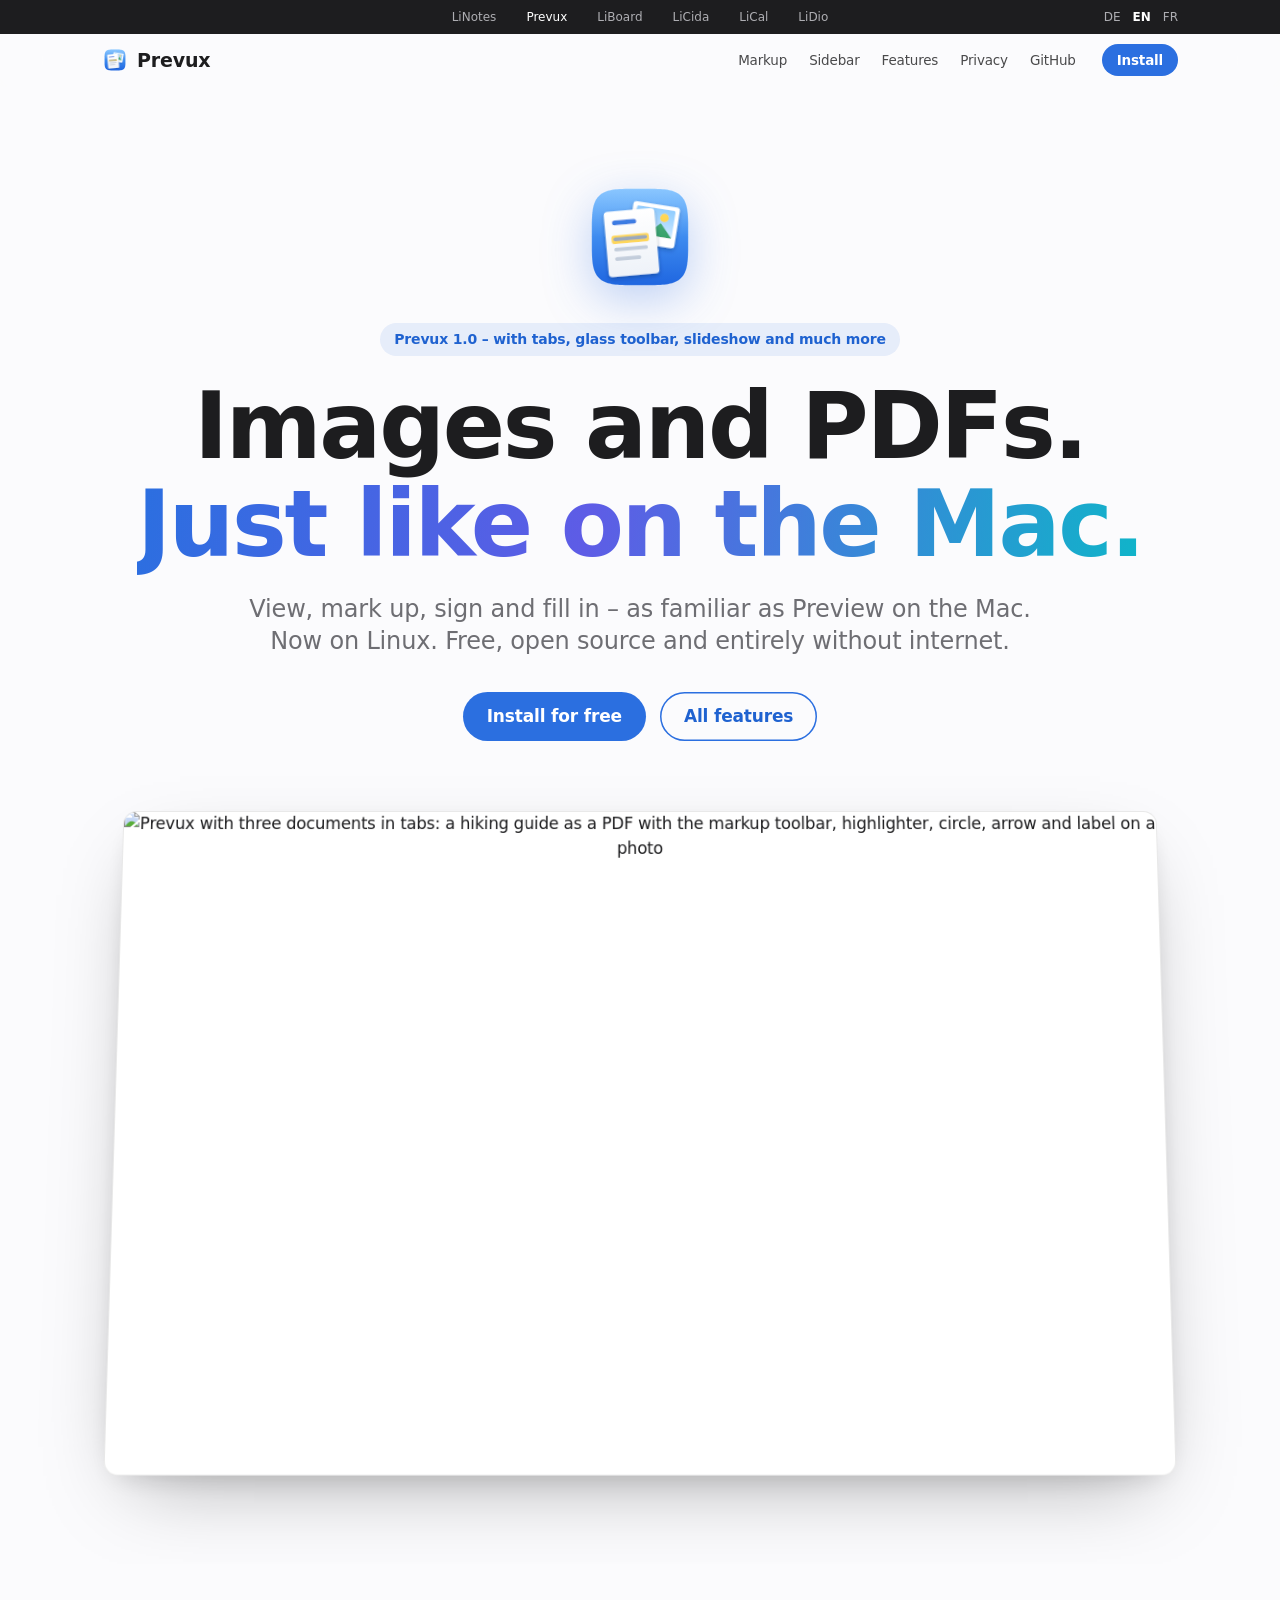
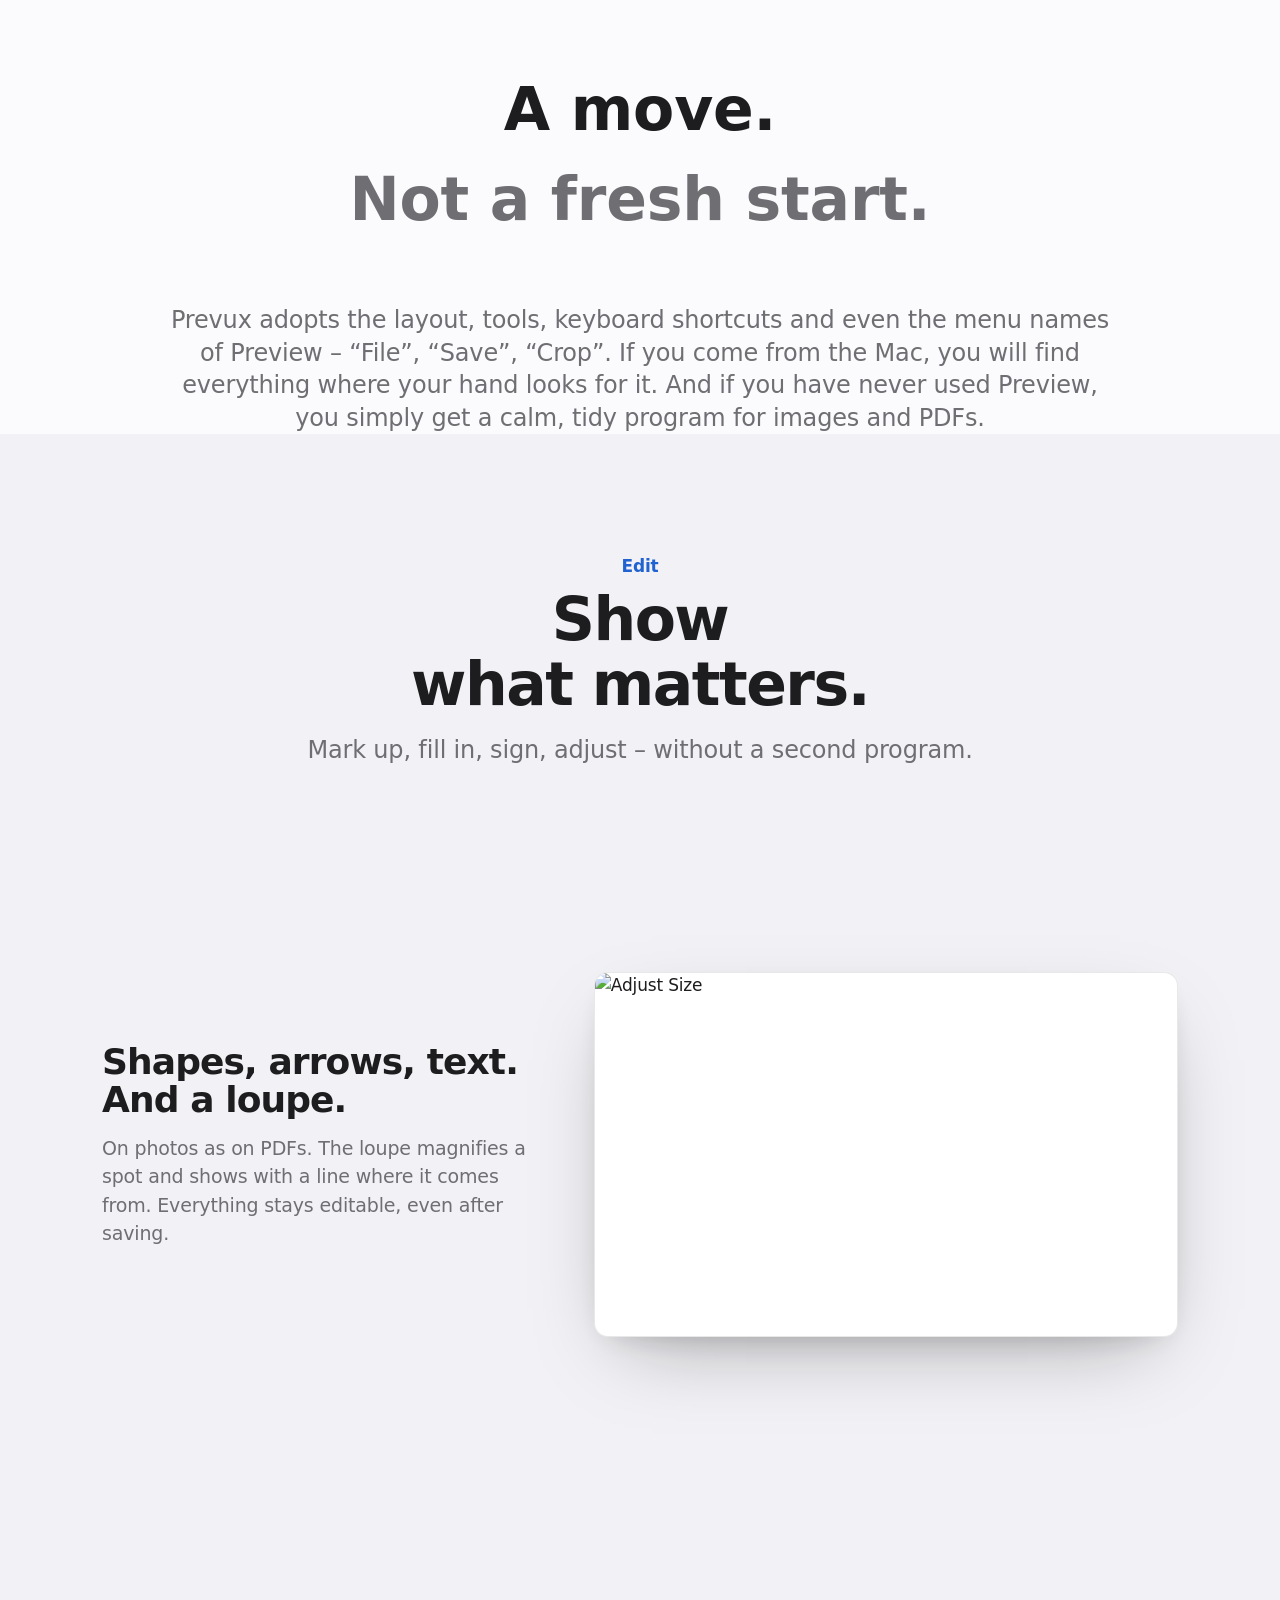
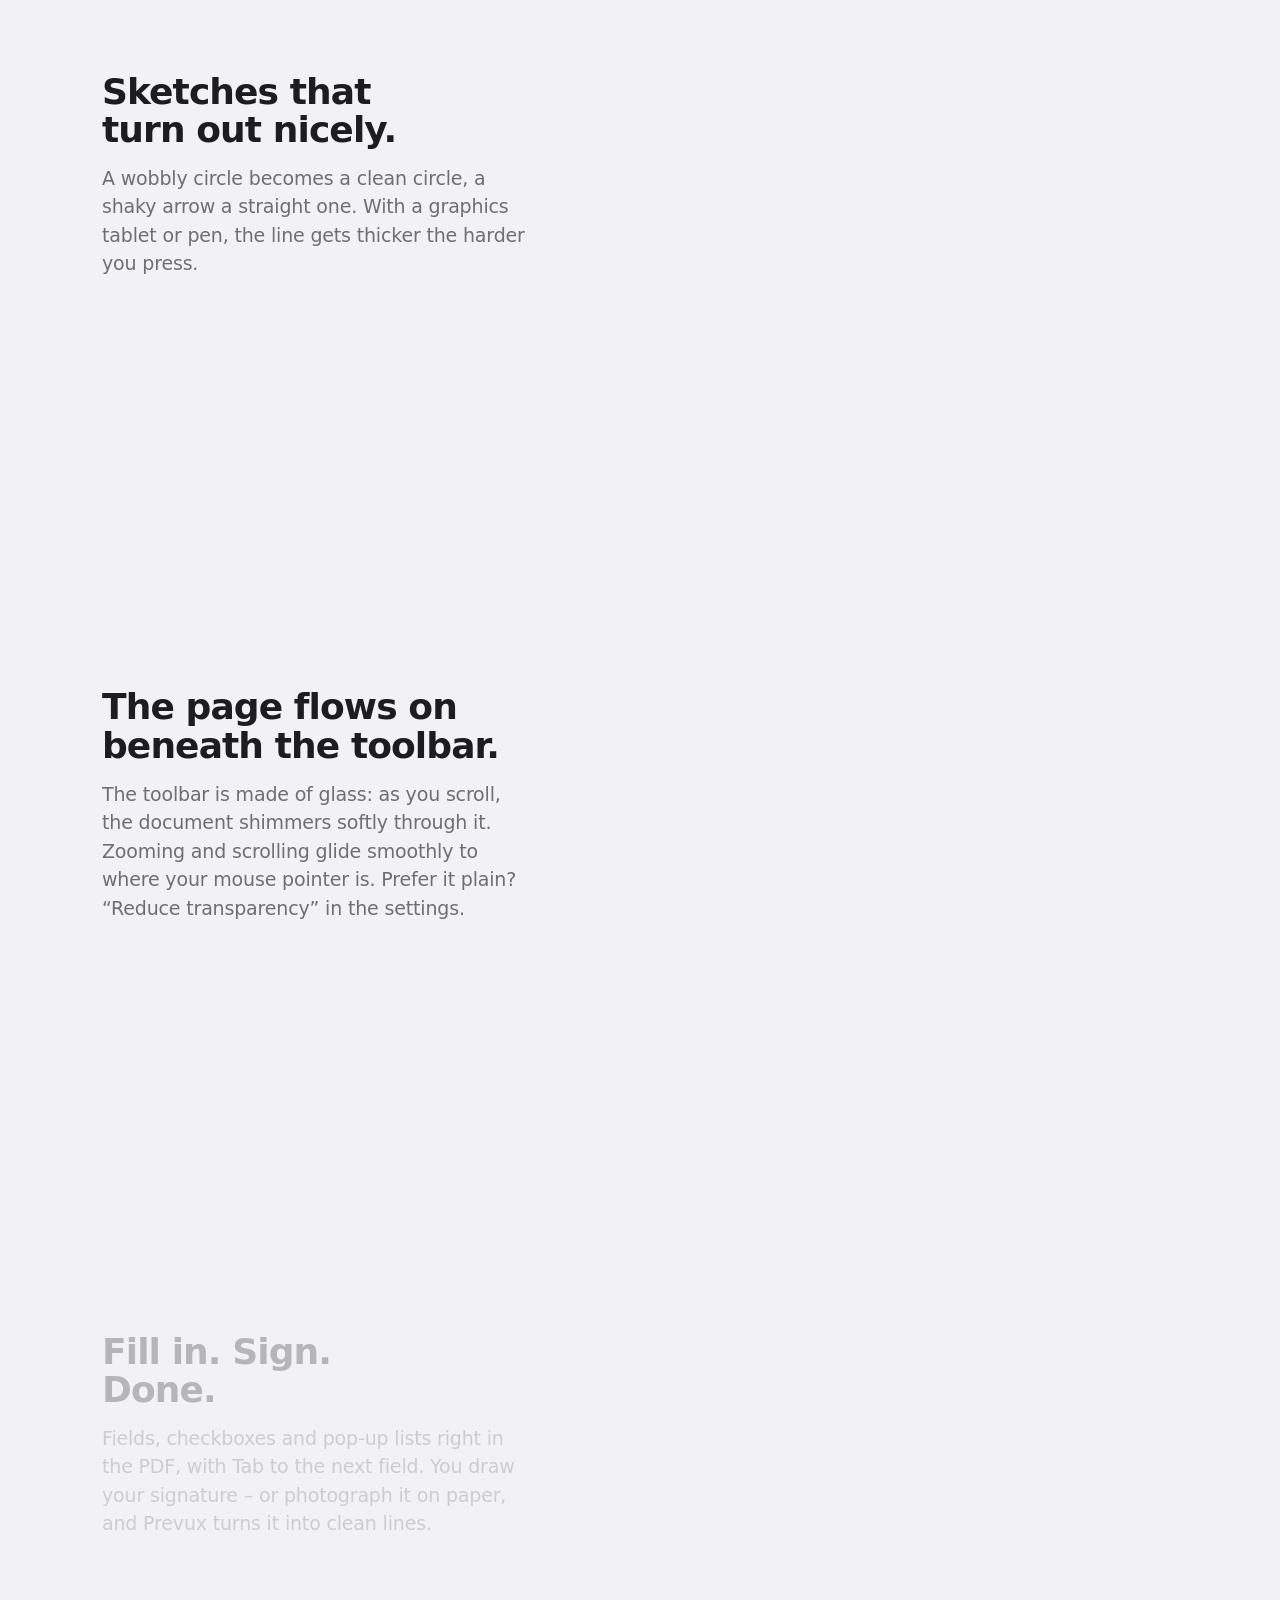
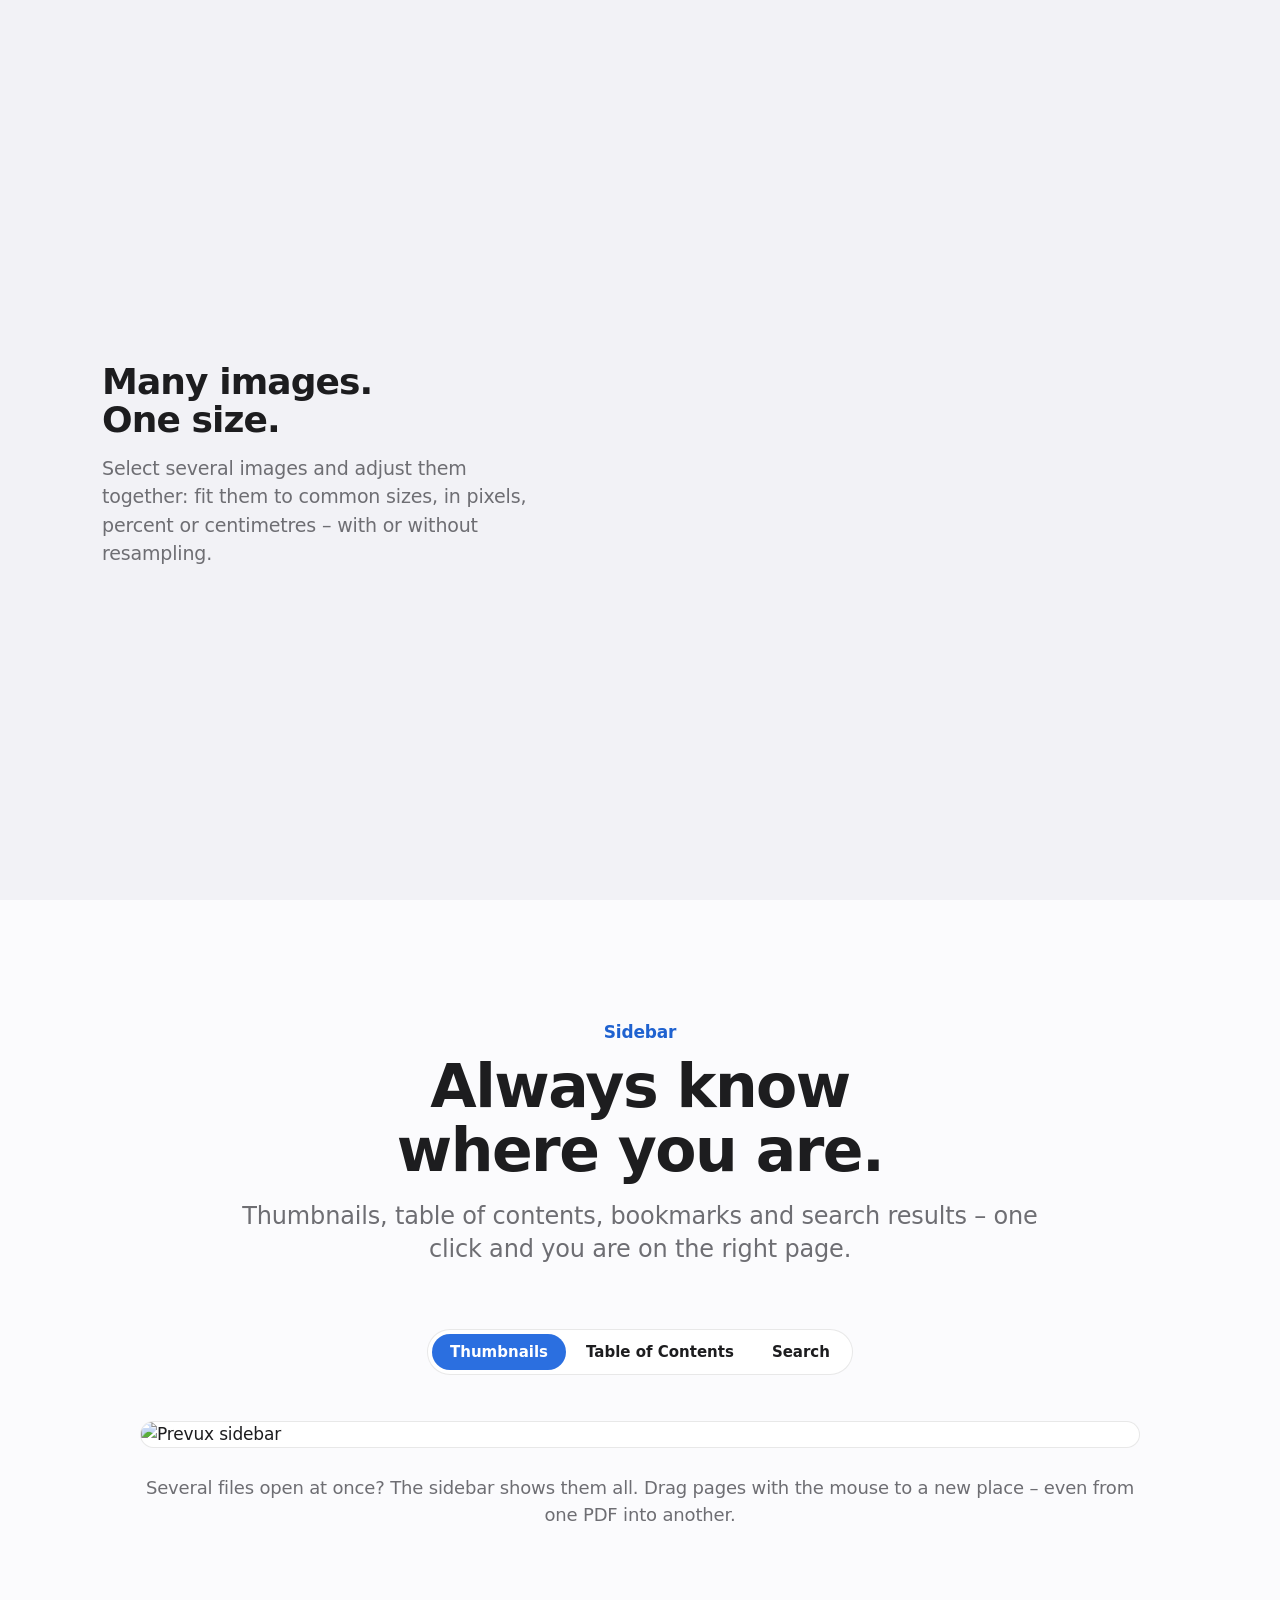
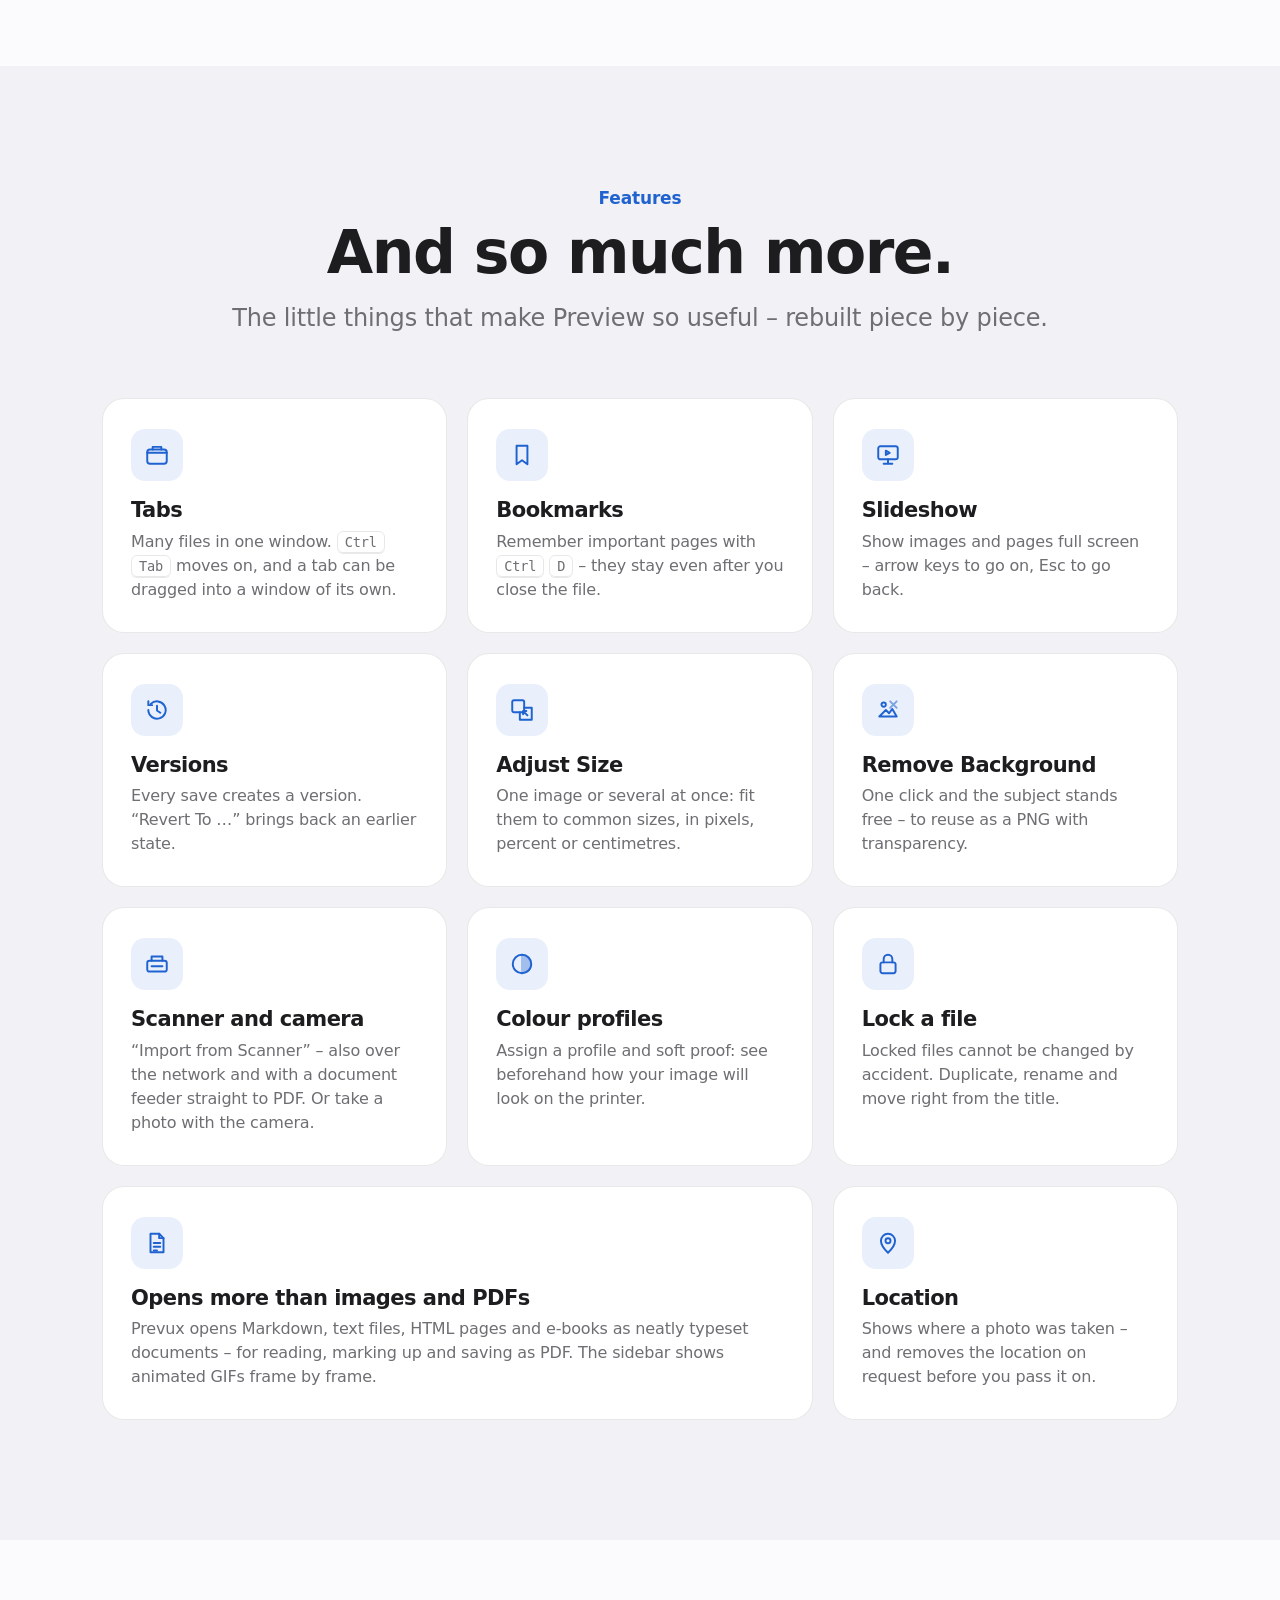
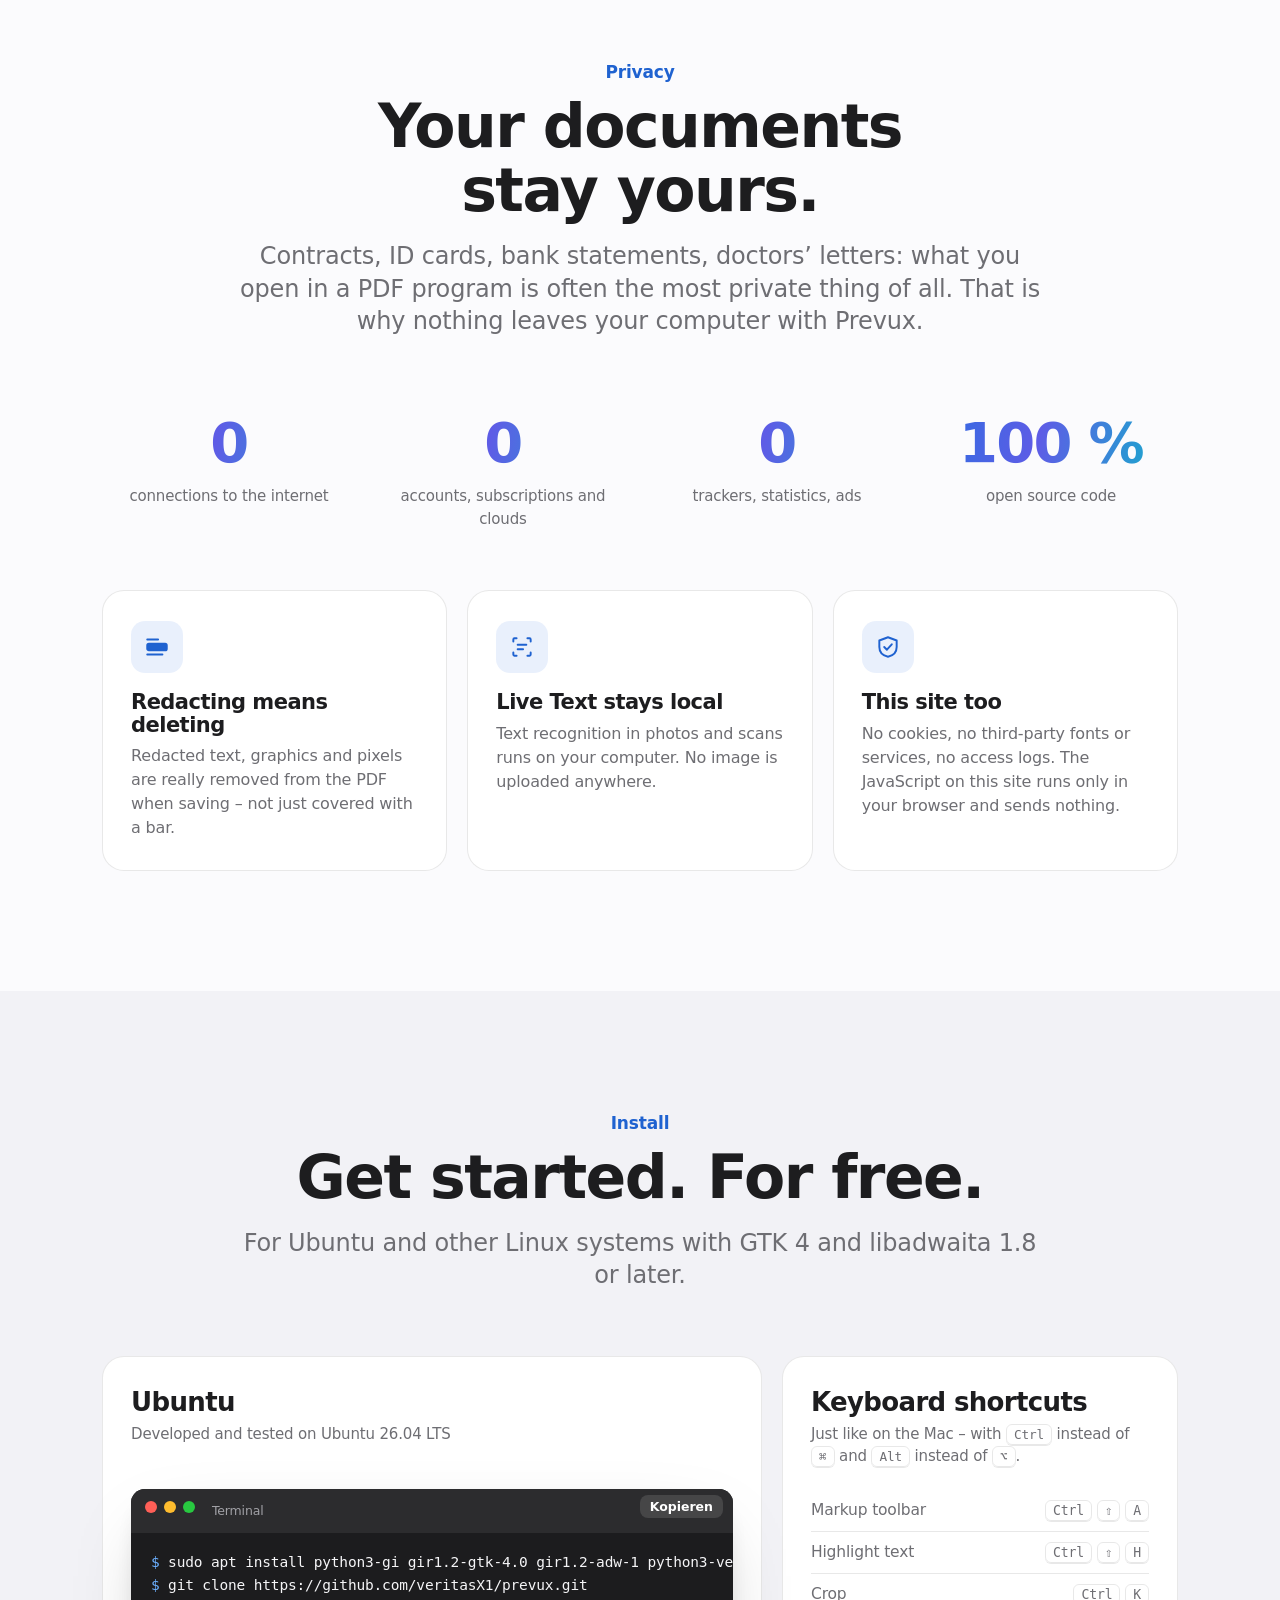
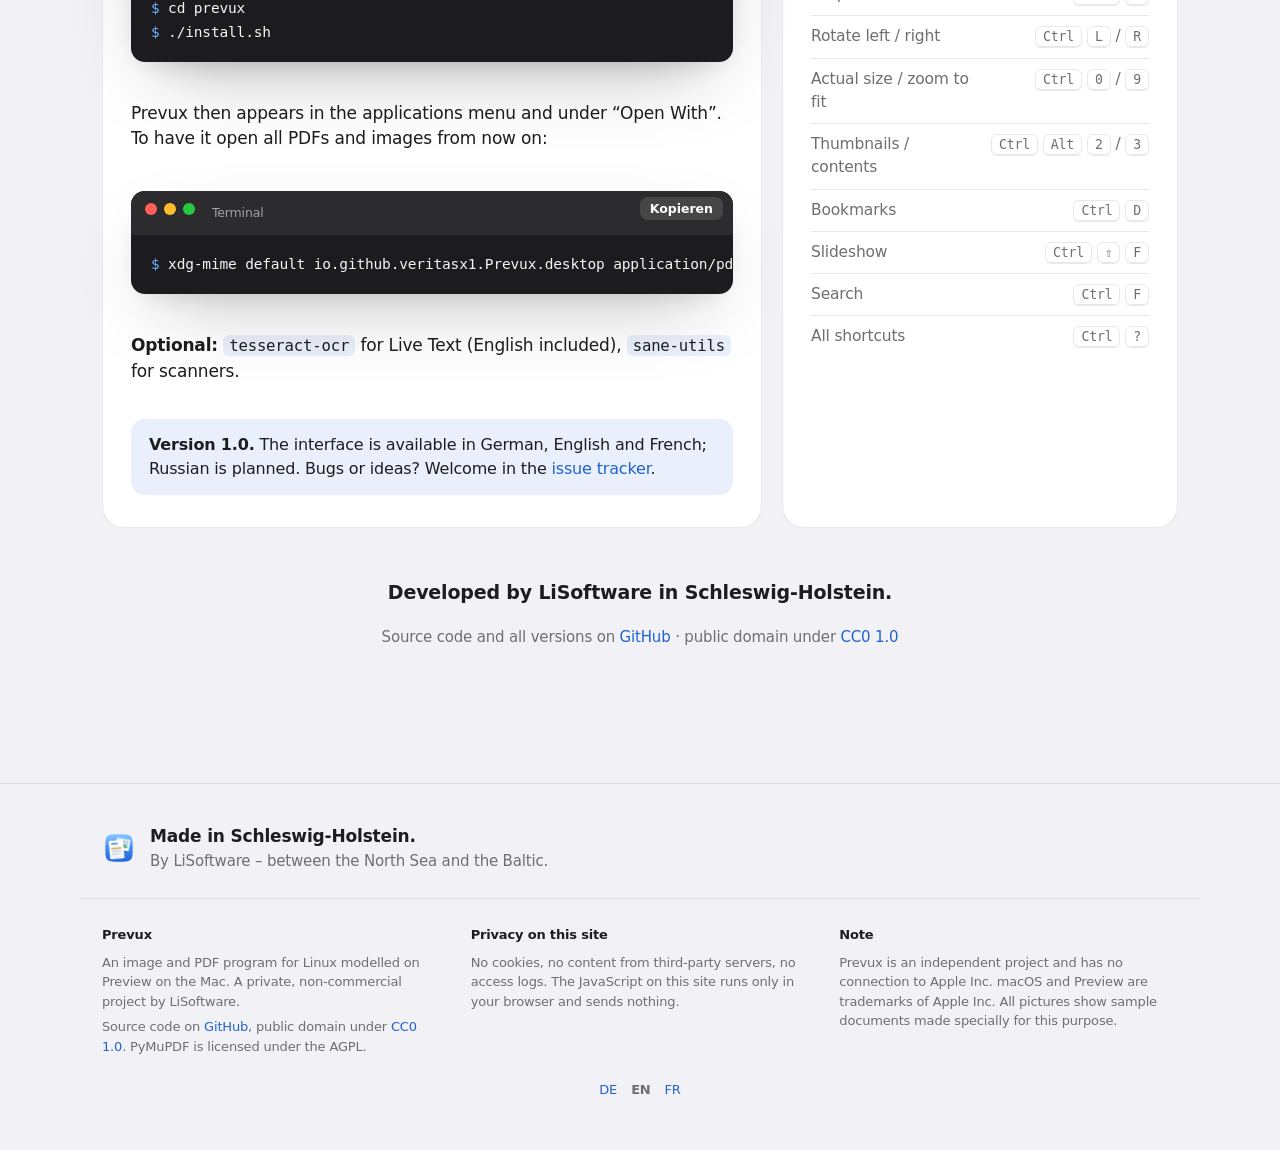
==== commit ce97e499: "Webseite auf Englisch und Französisch: en/ und fr/ aus Katalog homepage/locale (Werkzeug ~/Projekte/" ====
--- a/homepage/en/index.html
+++ b/homepage/en/index.html
@@ -229,7 +229,7 @@
         </table>
       </div>
     </div>
-    <p class="center reveal" style="margin-top: 50px; font-size: 19px; font-weight: 600">Developed by Olaf Winkler in Schleswig-Holstein.</p>
+    <p class="center reveal" style="margin-top: 50px; font-size: 19px; font-weight: 600">Developed by LiSoftware in Schleswig-Holstein.</p>
     <p class="center" style="margin-top: 10px; color: var(--muted); font-size: 15px">Source code and all versions on <a href="https://github.com/veritasX1/prevux">GitHub</a> · public domain under <a href="https://creativecommons.org/publicdomain/zero/1.0/deed.en">CC0 1.0</a></p>
   </div>
 </section>
@@ -239,12 +239,12 @@
 <footer>
   <div class="wrap made">
     <img src="../prevux.svg" alt="" width="34" height="34">
-    <p><b>Made in Schleswig-Holstein.</b><br>By Olaf Winkler – between the North Sea and the Baltic.</p>
+    <p><b>Made in Schleswig-Holstein.</b><br>By LiSoftware – between the North Sea and the Baltic.</p>
   </div>
   <div class="wrap cols">
     <div>
       <h4>Prevux</h4>
-      <p>An image and PDF program for Linux modelled on Preview on the Mac. A private, non-commercial project by Olaf Winkler.</p>
+      <p>An image and PDF program for Linux modelled on Preview on the Mac. A private, non-commercial project by LiSoftware.</p>
       <p>Source code on <a href="https://github.com/veritasX1/prevux">GitHub</a>, public domain under <a href="https://creativecommons.org/publicdomain/zero/1.0/deed.en">CC0 1.0</a>. PyMuPDF is licensed under the AGPL.</p>
     </div>
     <div>
